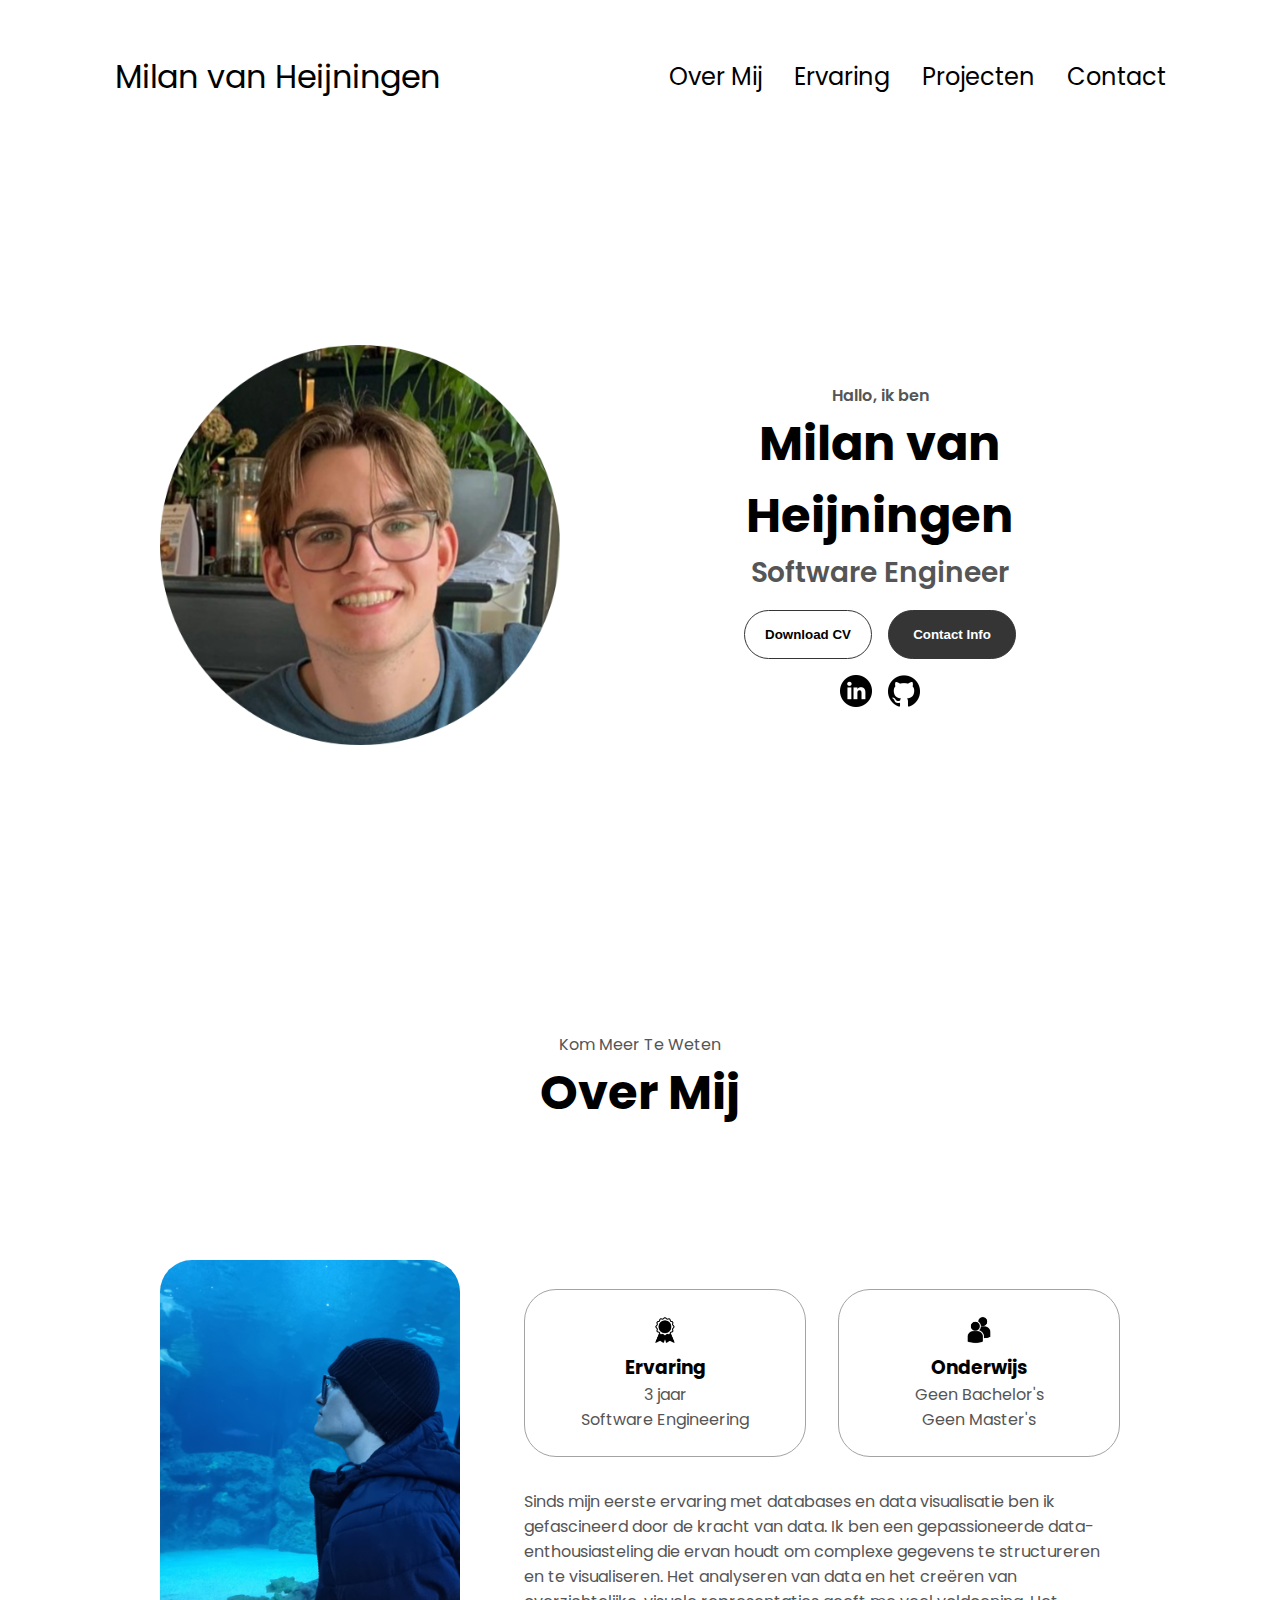
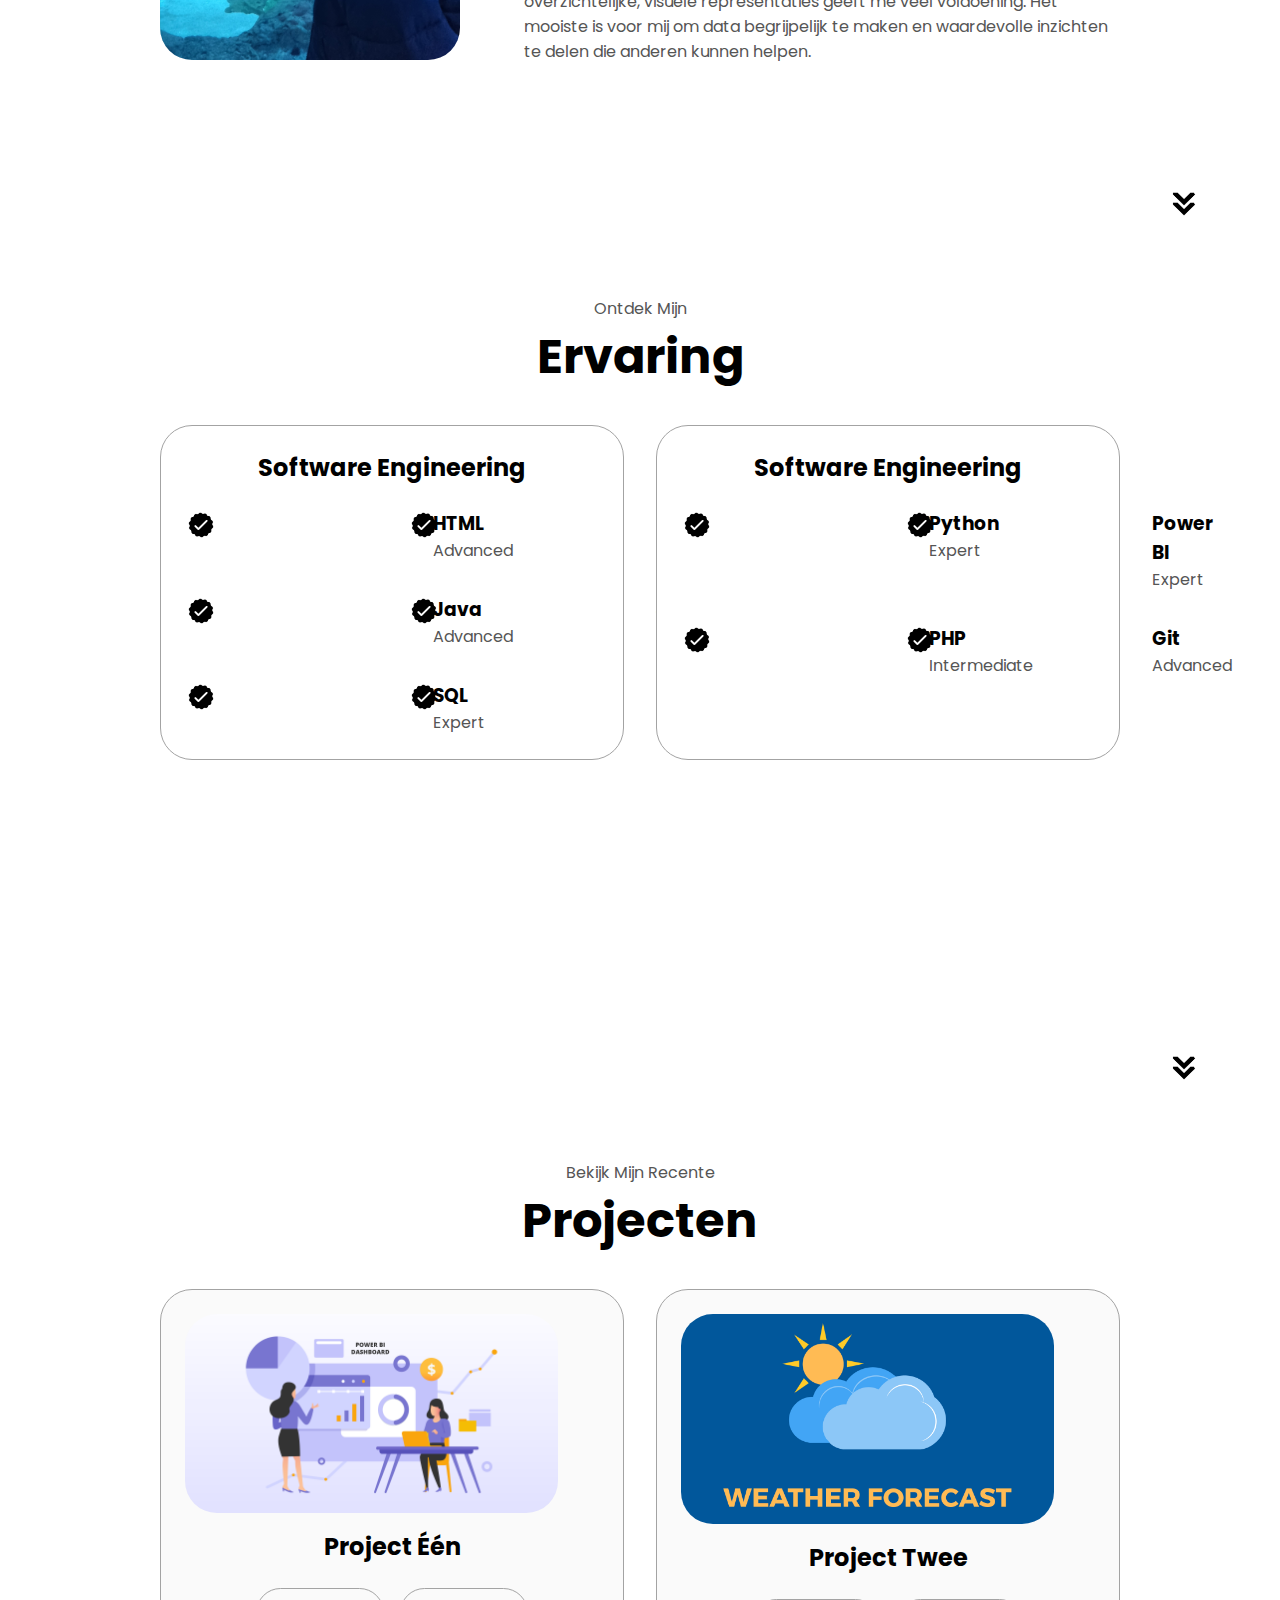
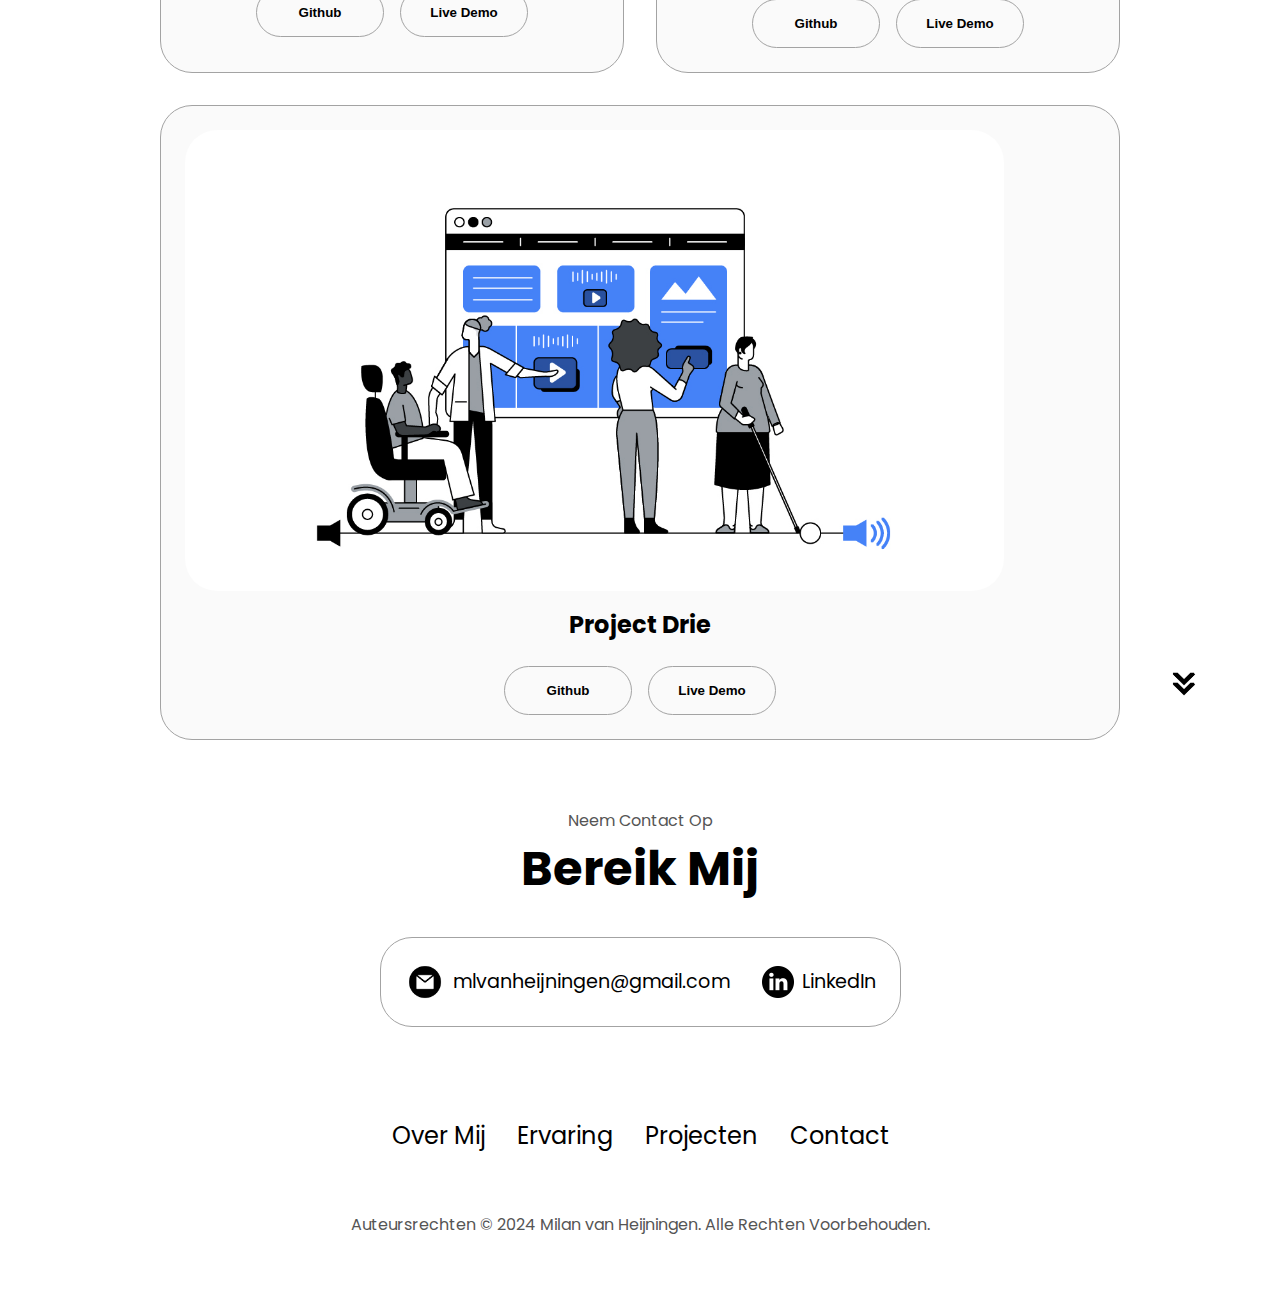
==== index.html @ 7587e8dc "all last fixes" ====
<!DOCTYPE html>
<html lang="en">
  <head>
    <meta charset="UTF-8" />
    <meta http-equiv="X-UA-Compatible" content="IE=edge" />
    <meta name="viewport" content="width=device-width, initial-scale=1.0" />
    <title>Milans Portfolio</title>
    <link rel="stylesheet" href="style.css" />
    <link rel="stylesheet" href="mediaqueries.css" />   
  </head>
  <body>
    <nav id="desktop-nav">
      <div class="logo">Milan van Heijningen</div>
      <div>
        <ul class="nav-links">
          <li><a href="#about">Over Mij</a></li>
          <li><a href="#experience">Ervaring</a></li>
          <li><a href="#projects">Projecten</a></li>
          <li><a href="#contact">Contact</a></li>
        </ul>
      </div>
    </nav>
    <nav id="hamburger-nav">
      <div class="logo">Milan van Heijningen</div>
      <div class="hamburger-menu">
        <div class="hamburger-icon" onclick="toggleMenu()">
          <span></span>
          <span></span>
          <span></span>
        </div>
        <div class="menu-links">
          <li><a href="#about" onclick="toggleMenu()">Over</a></li>
          <li><a href="#experience" onclick="toggleMenu()">Ervaring</a></li>
          <li><a href="#projects" onclick="toggleMenu()">Projecten</a></li>
          <li><a href="#contact" onclick="toggleMenu()">Contact</a></li>
        </div>
      </div>
    </nav>
    <section id="profile">
      <div class="section__pic-container">
        <img src="./assets/croppedpfp2.png" alt="Milan van Heijningen profile picture" />
      </div>
      <div class="section__text">
        <p class="section__text__p1">Hallo, ik ben</p>
        <h1 class="title">Milan van Heijningen</h1>
        <p class="section__text__p2">Software Engineer</p>
        <div class="btn-container">
            <a href="./assets/CV Milan van Heijningen.pdf" download="CV Milan van Heijningen.pdf">
              <button class="btn btn-color-2">
                Download CV
              </button>
            </a>
            <button class="btn btn-color-1" onclick="location.href='./#contact'">
              Contact Info
            </button>
          </div>          
        <div id="socials-container">
          <img
            src="./assets/linkedin.png"
            alt="My LinkedIn profile"
            class="icon"
            onclick="location.href='https://www.linkedin.com/in/milan-van-heijningen-29a630239/'"
          />
          <img
            src="./assets/github.png"
            alt="My Github profile"
            class="icon"
            onclick="location.href='https://github.com/Milanvh1'"
          />
        </div>
      </div>
    </section>
    <section id="about">
      <p class="section__text__p1">Kom Meer Te Weten</p>
      <h1 class="title">Over Mij</h1>
      <div class="section-container">
        <div class="section__pic-container">
          <img
            src="./assets/pfp-1.jpg"
            alt="Profile picture"
            class="about-pic"
          />
        </div>
        <div class="about-details-container">
          <div class="about-containers">
            <div class="details-container">
              <img
                src="./assets/experience.png"
                alt="Experience icon"
                class="icon"
              />
              <h3>Ervaring</h3>
              <p>3 jaar <br />Software Engineering</p>
            </div>
            <div class="details-container">
              <img
                src="./assets/education.png"
                alt="Education icon"
                class="icon"
              />
              <h3>Onderwijs</h3>
              <p>Geen Bachelor's<br />Geen Master's</p>
            </div>
          </div>
          <div class="text-container">
            <p>
              Sinds mijn eerste ervaring met databases en data visualisatie ben ik gefascineerd door de kracht van data. 
              Ik ben een gepassioneerde data-enthousiasteling die ervan houdt om complexe gegevens te structureren en 
              te visualiseren. Het analyseren van data en het creëren van overzichtelijke, visuele representaties geeft 
              me veel voldoening. Het mooiste is voor mij om data begrijpelijk te maken en waardevolle inzichten 
              te delen die anderen kunnen helpen.
            </p>
          </div>
        </div>
      </div>
      <img
        src="./assets/arrow.png"
        alt="Arrow icon"
        class="icon arrow"
        onclick="location.href='./#experience'"
      />
    </section> 

<!-- Soorten expertise in onderwerpen: -->
<!-- 1 (Beginnend) : Beginner -->
<!-- 2 (Tussenliggend) : Intermediate -->
<!-- 3 (Gevorderd) : Advanced -->
<!-- 4 (Expert) : Expert -->
<!-- 5 (Ervaren) : Experienced -->    

    <section id="experience">
      <p class="section__text__p1">Ontdek Mijn</p>
      <h1 class="title">Ervaring</h1>
      <div class="experience-details-container">
        <div class="about-containers">
          <div class="details-container">
            <h2 class="experience-sub-title">Software Engineering</h2>
            <div class="article-container">
              <article>
                <img
                  src="./assets/checkmark.png"
                  alt="Experience icon"
                  class="icon"
                />
                <div>
                  <h3 class="experience">HTML</h3>
                  <p class="experience">Advanced</p>
                </div>
              </article>
              <article>
                <img
                  src="./assets/checkmark.png"
                  alt="Experience icon"
                  class="icon"
                />
                <div>
                  <h3 class="experience">CSS</h3>
                  <p class="experience">Advanced</p>
                </div>
              </article>
              <article>
                <img
                  src="./assets/checkmark.png"
                  alt="Experience icon"
                  class="icon"
                />
                <div>
                  <h3 class="experience">Java</h3>
                  <p class="experience">Advanced</p>
                </div>
              </article>
              <article>
                <img
                  src="./assets/checkmark.png"
                  alt="Experience icon"
                  class="icon"
                />
                <div>
                  <h3 class="experience">JavaScript</h3>
                  <p class="experience">Advanced</p>
                </div>
              </article>
              <article>
                <img
                  src="./assets/checkmark.png"
                  alt="Experience icon"
                  class="icon"
                />
                <div>
                  <h3 class="experience">SQL</h3>
                  <p class="experience">Expert</p>
                </div>
              </article>
              <article>
                <img
                  src="./assets/checkmark.png"
                  alt="Experience icon"
                  class="icon"
                />
                <div>
                  <h3 class="experience">C#</h3>
                  <p class="experience">Intermediate</p>
                </div>
              </article>
            </div>
          </div>
          <div class="details-container">
            <h2 class="experience-sub-title">Software Engineering</h2>
            <div class="article-container">
              <article>
                <img
                  src="./assets/checkmark.png"
                  alt="Experience icon"
                  class="icon"
                />
                <div>
                  <h3 class="experience" >Python</h3>
                  <p class="experience">Expert</p>
                </div>
              </article>
              <article>
                <img
                  src="./assets/checkmark.png"
                  alt="Experience icon"
                  class="icon"
                />
                <div>
                  <h3 class="experience">Power BI</h3>
                  <p class="experience">Expert</p>
                </div>
              </article>
              <article>
                <img
                  src="./assets/checkmark.png"
                  alt="Experience icon"
                  class="icon"
                />
                <div>
                  <h3 class="experience">PHP</h3>
                  <p class="experience">Intermediate</p>
                </div>
              </article>
              <article>
                <img
                  src="./assets/checkmark.png"
                  alt="Experience icon"
                  class="icon"
                />
                <div>
                  <h3 class="experience">Git</h3>
                  <p class="experience">Advanced</p>
                </div>
              </article>
            </div>
          </div>
        </div>
      </div>
      <img
        src="./assets/arrow.png"
        alt="Arrow icon"
        class="icon arrow"
        onclick="location.href='./#projects'"
      />
    </section>
    <section id="projects">
      <p class="section__text__p1">Bekijk Mijn Recente</p>
      <h1 class="title">Projecten</h1>
      <div class="experience-details-container">
        <div class="about-containers">
          <div class="details-container color-container">
            <div class="article-container">
              <img
                src="./assets/PowerBI_Website.png"
                alt="Project 1"
                class="project-img"
              />
            </div>
            <h2 class="experience-sub-title project-title">Project Één</h2>
            <div class="btn-container">
              <button
                class="btn btn-color-2 project-btn"
                onclick="location.href='https://github.com/VoidMasterFinal/DEDS_Project'"
              >
                Github
              </button>
              <button
                class="btn btn-color-2 project-btn"
                onclick="location.href='./videos/Project-1-video.mp4'"
              >
                Live Demo
              </button>
            </div>
          </div>
          <div class="details-container color-container">
            <div class="article-container">
              <img
                src="./assets/weather-forecast.png"
                alt="Project 2"
                class="project-img"
              />
            </div>
            <h2 class="experience-sub-title project-title">Project Twee</h2>
            <div class="btn-container">
              <button
                class="btn btn-color-2 project-btn"
                onclick="location.href='https://github.com/Milanvh1/WeatherForecast'"
              >
                Github
              </button>
              <button
                class="btn btn-color-2 project-btn"
                onclick="alert('Deze video is niet beschikbaar');"
              >
                Live Demo
              </button>
            </div>
          </div>
          <div class="details-container color-container">
            <div class="article-container">
              <img
                src="./assets/accessibility3.png"
                alt="Project 3"
                class="project-img"
              />
            </div>
            <h2 class="experience-sub-title project-title">Project Drie</h2>
            <div class="btn-container">
              <button
                class="btn btn-color-2 project-btn"
                onclick="location.href='https://github.com/Leinadon/WDPR_H_2024'"
              >
                Github
              </button>
              <button
                class="btn btn-color-2 project-btn"
                onclick="alert('Deze video is niet beschikbaar');"
              >
                Live Demo
              </button>
            </div>
          </div>
        </div>
      </div>
      <img
        src="./assets/arrow.png"
        alt="Arrow icon"
        class="icon arrow"
        onclick="location.href='./#contact'"
      />
    </section>    
    <section id="contact">
      <p class="section__text__p1">Neem Contact Op</p>
      <h1 class="title">Bereik Mij</h1>
      <div class="contact-info-upper-container">
        <div class="contact-info-container">
            <img
              src="./assets/email.png"
              alt="Email icon"
              class="icon contact-icon email-icon"
            />
            <p><a href="mailto:mlvanheijningen@gmail.com">mlvanheijningen@gmail.com</a></p>
          </div>          
        <div class="contact-info-container">
          <img
            src="./assets/linkedin.png"
            alt="LinkedIn icon"
            class="icon contact-icon"
          />
          <p><a href="https://www.linkedin.com/in/milan-van-heijningen-29a630239/">LinkedIn</a></p>
        </div>
      </div>
    </section>
    <footer>
      <nav>
        <div class="nav-links-container">
          <ul class="nav-links">
            <li><a href="#about">Over Mij</a></li>
            <li><a href="#experience">Ervaring</a></li>
            <li><a href="#projects">Projecten</a></li>
            <li><a href="#contact">Contact</a></li>
          </ul>
        </div>
      </nav>
      <p>Auteursrechten &#169; 2024 Milan van Heijningen. Alle Rechten Voorbehouden.</p>
    </footer>
    <script src="script.js"></script>
  </body>
</html>
---- style.css ----
/* GENERAL */

@import url("https://fonts.googleapis.com/css2?family=Poppins:wght@300;400;500;600&display=swap");

* {
  margin: 0;
  padding: 0;
}

body {
  font-family: "Poppins", sans-serif;
}

html {
  scroll-behavior: smooth;
}

p {
  color: rgb(85, 85, 85);
}

/* TRANSITION */

a,
.btn {
  transition: all 300ms ease;
}

/* DESKTOP NAV */

nav,
.nav-links {
  display: flex;
}

nav {
  justify-content: space-around;
  align-items: center;
  height: 17vh;
}

.nav-links {
  gap: 2rem;
  list-style: none;
  font-size: 1.5rem;
}

a {
  color: black;
  text-decoration: none;
  text-decoration-color: white;
}

a:hover {
  color: grey;
  text-decoration: underline;
  text-underline-offset: 1rem;
  text-decoration-color: rgb(181, 181, 181);
}

.logo {
  font-size: 2rem;
}

.logo:hover {
  cursor: default;
}

/* HAMBURGER MENU */

#hamburger-nav {
  display: none;
}

.hamburger-menu {
  position: relative;
  display: inline-block;
}

.hamburger-icon {
  display: flex;
  flex-direction: column;
  justify-content: space-between;
  height: 24px;
  width: 30px;
  cursor: pointer;
}

.hamburger-icon span {
  width: 100%;
  height: 2px;
  background-color: black;
  transition: all 0.3 ease-in-out;
}

.menu-links {
  position: absolute;
  top: 100%;
  right: 0;
  background-color: white;
  width: fit-content;
  max-height: 0;
  overflow: hidden;
  transition: all 0.3 ease-in-out;
}

.menu-links a {
  display: block;
  padding: 10px;
  text-align: center;
  font-size: 1.5rem;
  color: black;
  text-decoration: none;
  transition: all 0.3 ease-in-out;
}

.menu-links li {
  list-style: none;
}

.menu-links.open {
  max-height: 300px;
}

.hamburger-icon.open span:first-child {
  transform: rotate(45deg) translate(10px, 5px);
}

.hamburger-icon.open span:nth-child(2) {
  opacity: 0;
}

.hamburger-icon.open span:last-child {
  transform: rotate(-45deg) translate(10px, -5px);
}

.hamburger-icon span:first-child {
  transform: none;
}

.hamburger-icon span:first-child {
  opacity: 1;
}

.hamburger-icon span:first-child {
  transform: none;
}

/* SECTIONS */

section {
  padding-top: 4vh;
  height: 96vh;
  margin: 0 10rem;
  box-sizing: border-box;
  min-height: fit-content;
}

.section-container {
  display: flex;
}

/* PROFILE SECTION */

#profile {
  display: flex;
  justify-content: center;
  gap: 5rem;
  height: 80vh;
}

.section__pic-container {
  display: flex;
  height: 400px;
  width: 400px;
  margin: auto 0;
}

.section__text {
  align-self: center;
  text-align: center;
}

.section__text p {
  font-weight: 600;
}

.section__text__p1 {
  text-align: center;
}

.section__text__p2 {
  font-size: 1.75rem;
  margin-bottom: 1rem;
}

.title {
  font-size: 3rem;
  text-align: center;
}

#socials-container {
  display: flex;
  justify-content: center;
  margin-top: 1rem;
  gap: 1rem;
}

/* ICONS */

.icon {
  cursor: pointer;
  height: 2rem;
}

/* BUTTONS */

.btn-container {
  display: flex;
  justify-content: center;
  gap: 1rem;
}

.btn {
  font-weight: 600;
  transition: all 300ms ease;
  padding: 1rem;
  width: 8rem;
  border-radius: 2rem;
}

.btn-color-1,
.btn-color-2 {
  border: rgb(53, 53, 53) 0.1rem solid;
}

.btn-color-1:hover,
.btn-color-2:hover {
  cursor: pointer;
}

.btn-color-1,
.btn-color-2:hover {
  background: rgb(53, 53, 53);
  color: white;
}

.btn-color-1:hover {
  background: rgb(0, 0, 0);
}

.btn-color-2 {
  background: none;
}

.btn-color-2:hover {
  border: rgb(255, 255, 255) 0.1rem solid;
}

.btn-container {
  gap: 1rem;
}

/* ABOUT SECTION */

#about {
  position: relative;
}

.about-containers {
  gap: 2rem;
  margin-bottom: 2rem;
  margin-top: 2rem;
}

.about-details-container {
  justify-content: center;
  flex-direction: column;
}

.about-containers,
.about-details-container {
  display: flex;
}

.about-pic {
  border-radius: 2rem;
}

.arrow {
  position: absolute;
  right: -5rem;
  bottom: 2.5rem;
}

.details-container {
  padding: 1.5rem;
  flex: 1;
  background: white;
  border-radius: 2rem;
  border: rgb(53, 53, 53) 0.1rem solid;
  border-color: rgb(163, 163, 163);
  text-align: center;
}

.section-container {
  gap: 4rem;
  height: 80%;
}

.section__pic-container {
  height: 400px;
  width: 400px;
  margin: auto 0;
}

/* EXPERIENCE SECTION */

/* EXPERIENCE SECTION */

#experience {
  position: relative;
}

.experience-item {
  display: flex;
  align-items: center;
  margin-bottom: 10px;
  width: 100%; /* Ensure each item takes full width */
}

.experience-item .icon {
  margin-right: 10px;
  flex-shrink: 0; /* Prevent the icon from shrinking */
}

.experience-item div {
  display: flex;
  flex-direction: column;
  flex-grow: 1; /* Allow the text container to grow */
}

.article-container {
  display: flex;
  flex-wrap: wrap;
  gap: 2rem; /* Space between articles */
  justify-content: flex-start; /* Align articles to the start */
}

article {
  display: flex;
  align-items: flex-start; /* Align the icon and text to the top */
  width: calc(50% - 1rem); /* Ensure two items per row */
  gap: 1rem; /* Space between the icon and the text */
}

article .icon {
  width: 2rem; /* Set a fixed width for the icons */
  height: 2rem; /* Ensure icons are uniform in size */
  object-fit: contain; /* Ensure icons maintain aspect ratio */
}

article div {
  display: flex;
  flex-direction: column; /* Stack h3 and p vertically */
  align-items: flex-start; /* Align the content (h3 and p) to the left */
  margin-left: 100px; 
}

h3.experience,
p.experience {
  margin: 0; /* Remove extra spacing from text elements */
  text-align: left;
  margin-left: 100px; 
}

h2.experience-sub-title {
  margin-bottom: 1.5rem; /* Space below the h2 */
}

/* PROJECTS SECTION */

#projects {
  position: relative;
}

.color-container {
  border-color: rgb(163, 163, 163);
  background: rgb(250, 250, 250);
}

.project-img {
  border-radius: 2rem;
  width: 90%;
  height: 90%;
}

.project-title {
  margin: 1rem;
  color: black;
}

.project-btn {
  color: black;
  border-color: rgb(163, 163, 163);
}

/* CONTACT */

#contact {
  display: flex;
  justify-content: center;
  flex-direction: column;
  height: 70vh;
}

.contact-info-upper-container {
  display: flex;
  justify-content: center;
  border-radius: 2rem;
  border: rgb(53, 53, 53) 0.1rem solid;
  border-color: rgb(163, 163, 163);
  background: (250, 250, 250);
  margin: 2rem auto;
  padding: 0.5rem;
}

.contact-info-container {
  display: flex;
  align-items: center;
  justify-content: center;
  gap: 0.5rem;
  margin: 1rem;
}

.contact-info-container p {
  font-size: larger;
}

.contact-icon {
  cursor: default;
}

.email-icon {
  height: 2.5rem;
}

/* FOOTER SECTION */

footer {
  height: 26vh;
  margin: 0 1rem;
}

footer p {
  text-align: center;
}
---- mediaqueries.css ----
@media screen and (max-width: 1400px) {
  #profile {
    height: 83vh;
    margin-bottom: 6rem;
  }
  .about-containers {
    flex-wrap: wrap;
  }
  #contact,
  #projects {
    height: fit-content;
  }
}

@media screen and (max-width: 1200px) {
  #desktop-nav {
    display: none;
  }
  #hamburger-nav {
    display: flex;
  }
  #experience,
  .experience-details-container {
    margin-top: 2rem;
  }
  #profile,
  .section-container {
    display: block;
  }
  .arrow {
    display: none;
  }
  section,
  .section-container {
    height: fit-content;
  }
  section {
    margin: 0 5%;
  }
  .section__pic-container {
    width: 275px;
    height: 275px;
    margin: 0 auto 2rem;
  }
  .about-containers {
    margin-top: 0;
  }
}

@media screen and (max-width: 600px) {
  #contact,
  footer {
    height: 40vh;
  }
  #profile {
    height: 83vh;
    margin-bottom: 0;
  }
  article {
    font-size: 1rem;
  }
  footer nav {
    height: fit-content;
    margin-bottom: 2rem;
  }
  .about-containers,
  .contact-info-upper-container,
  .btn-container {
    flex-wrap: wrap;
  }
  .contact-info-container {
    margin: 0;
  }
  .contact-info-container p,
  .nav-links li a {
    font-size: 1rem;
  }
  .experience-sub-title {
    font-size: 1.25rem;
  }
  .logo {
    font-size: 1.5rem;
  }
  .nav-links {
    flex-direction: column;
    gap: 0.5rem;
    text-align: center;
  }
  .section__pic-container {
    width: auto;
    height: 46vw;
    justify-content: center;
  }
  .section__text__p2 {
    font-size: 1.25rem;
  }
  .title {
    font-size: 2rem;
  }
  .text-container {
    text-align: justify;
  }
}
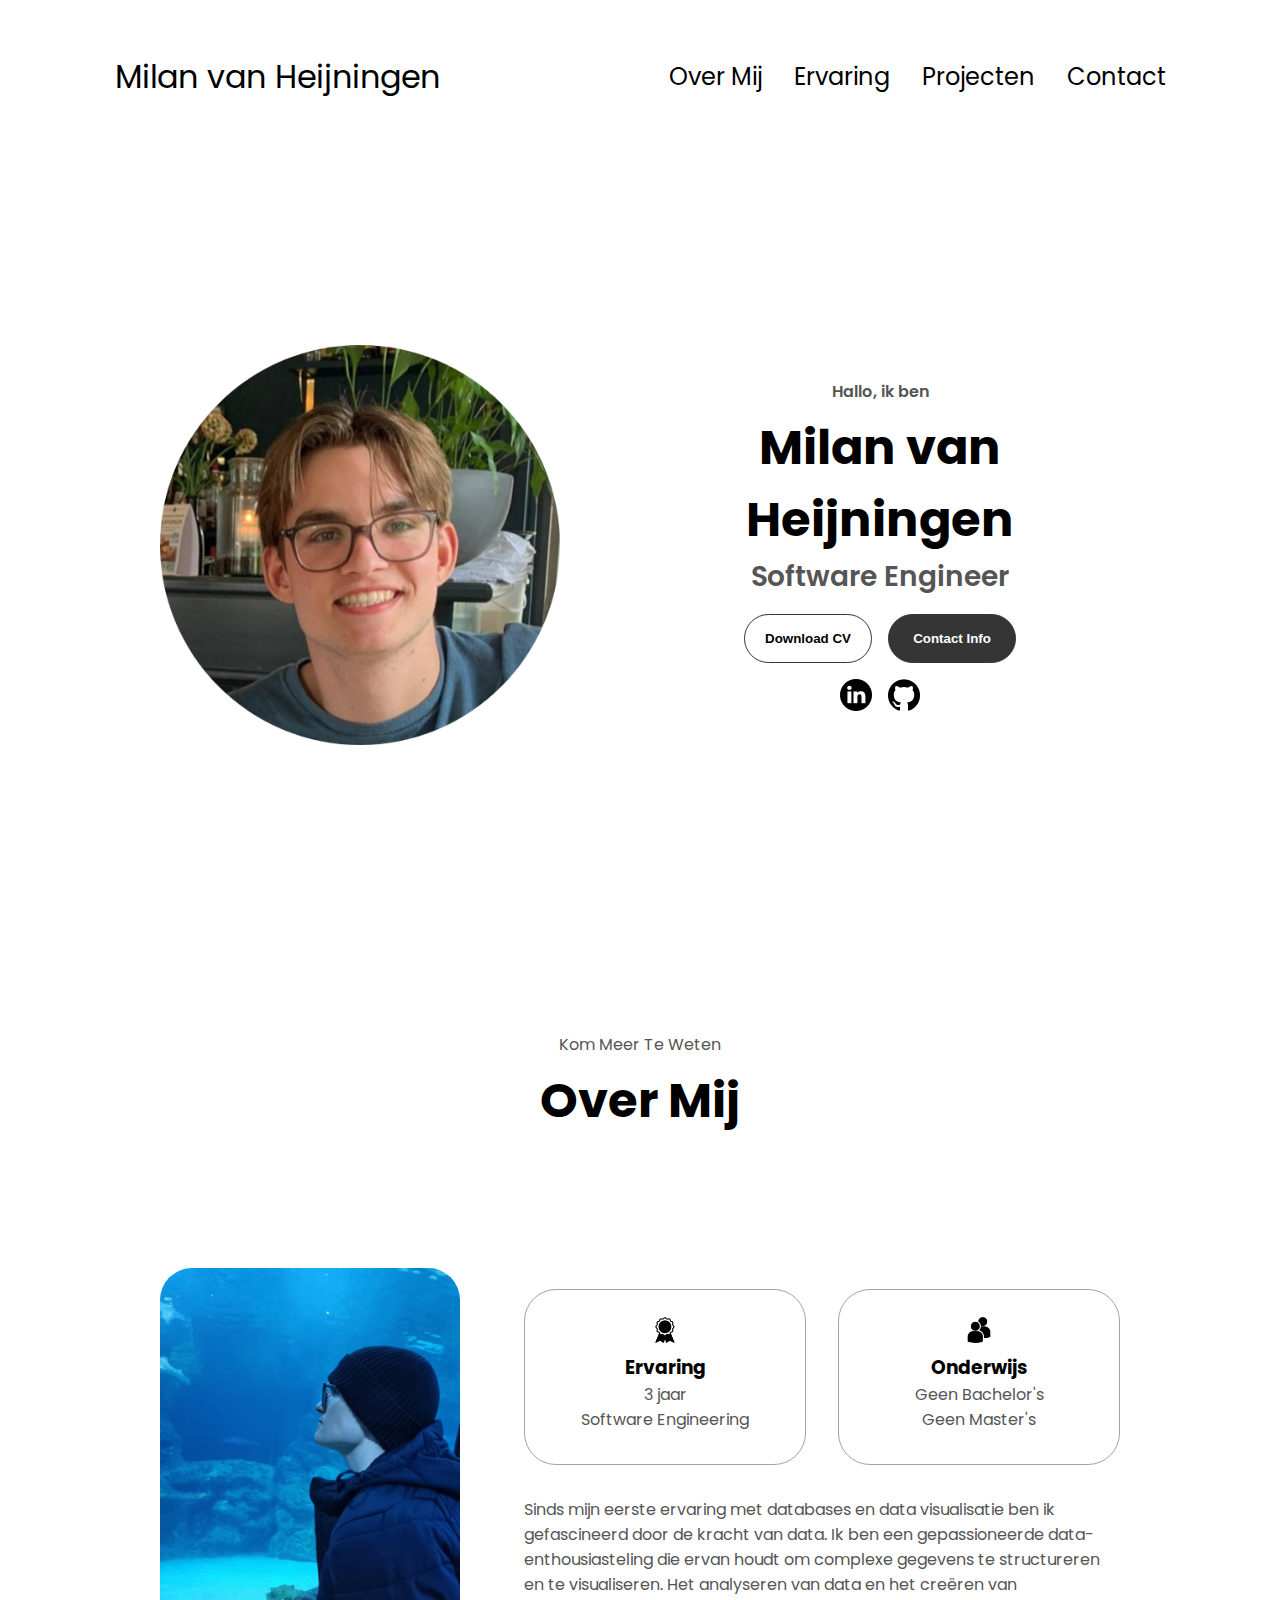
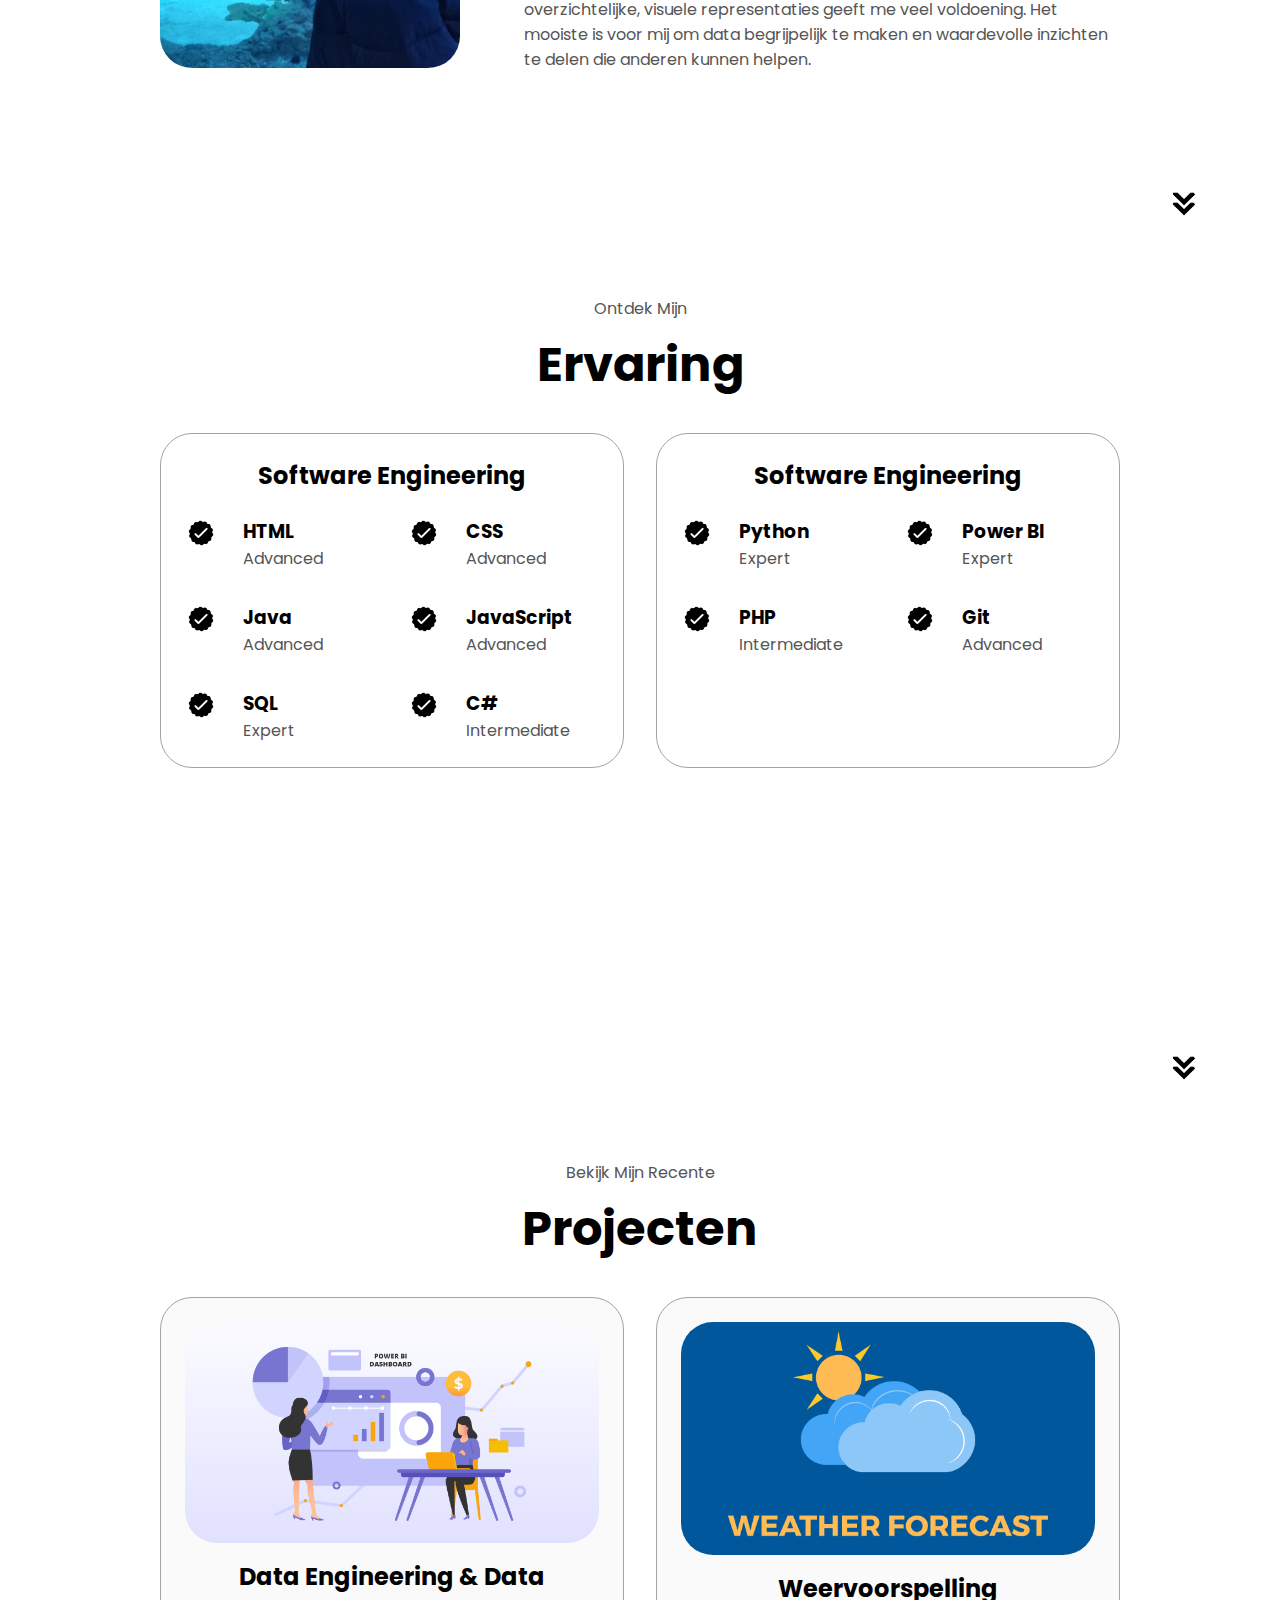
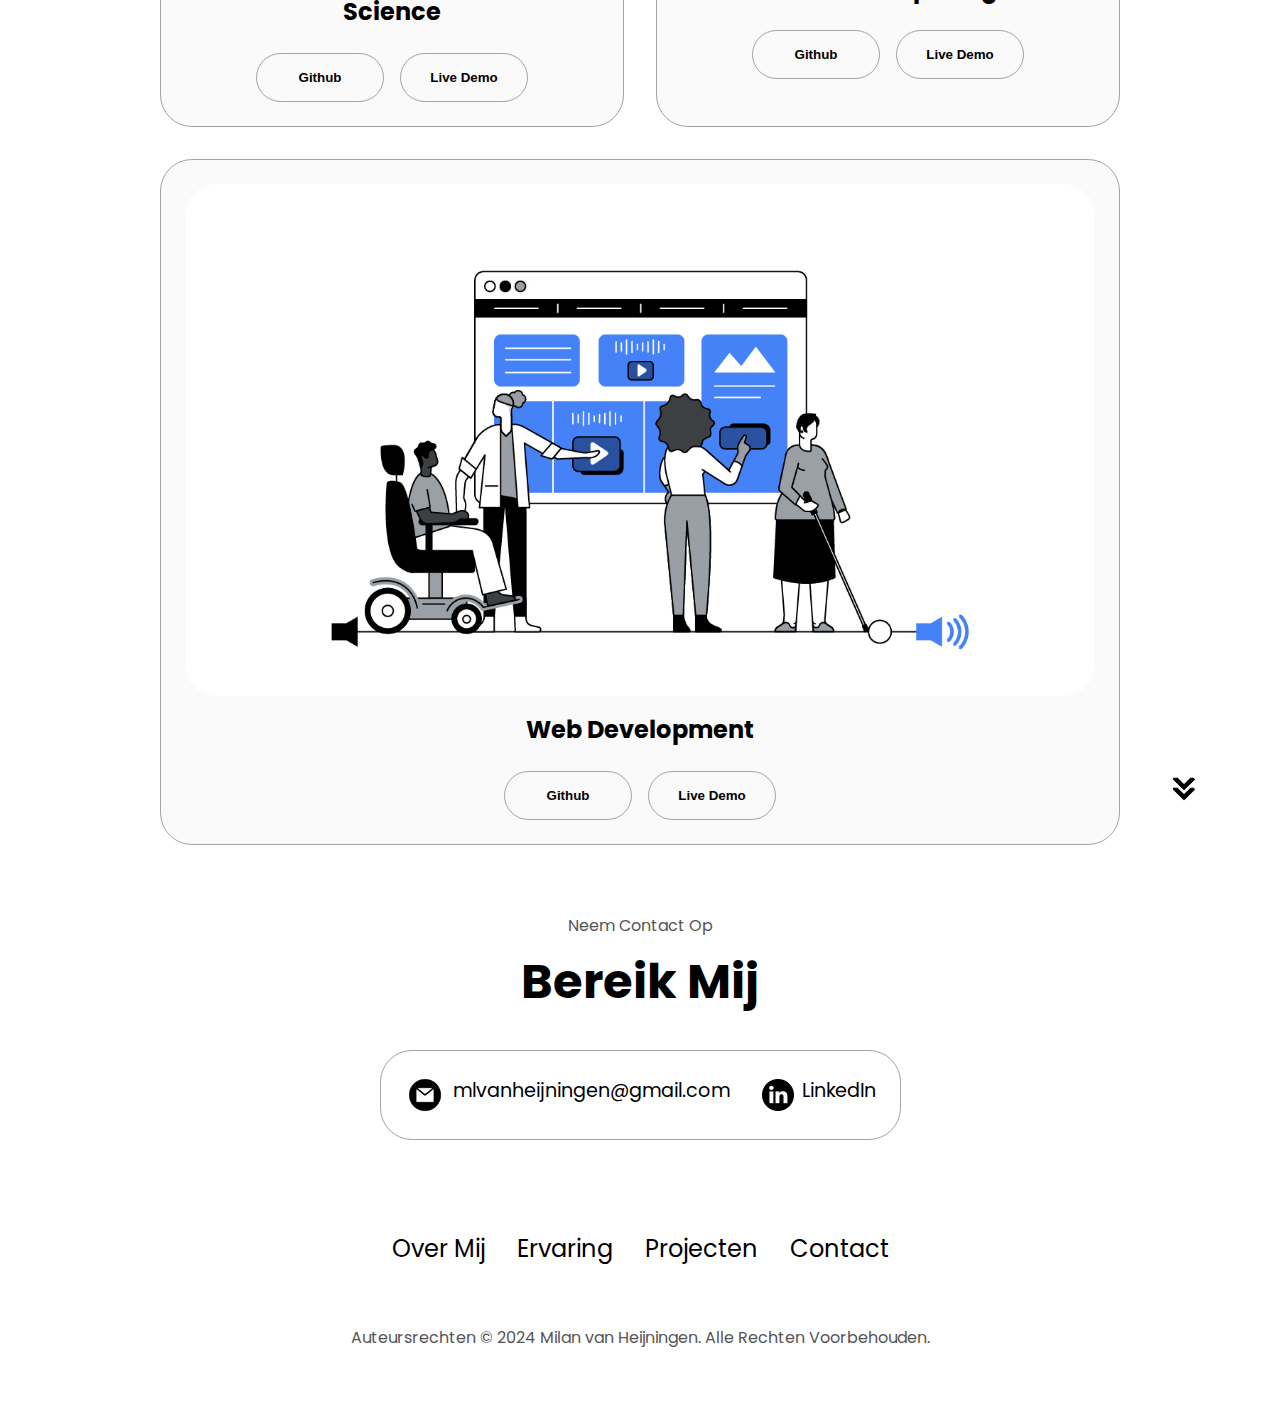
==== commit 0ee0a149: "Titels aan projecten gegeven en afbeeldingen gecentreerd" ====
--- a/index.html
+++ b/index.html
@@ -143,63 +143,63 @@
                   class="icon"
                 />
                 <div>
-                  <h3 class="experience">HTML</h3>
-                  <p class="experience">Advanced</p>
-                </div>
-              </article>
-              <article>
-                <img
-                  src="./assets/checkmark.png"
-                  alt="Experience icon"
-                  class="icon"
-                />
-                <div>
-                  <h3 class="experience">CSS</h3>
-                  <p class="experience">Advanced</p>
-                </div>
-              </article>
-              <article>
-                <img
-                  src="./assets/checkmark.png"
-                  alt="Experience icon"
-                  class="icon"
-                />
-                <div>
-                  <h3 class="experience">Java</h3>
-                  <p class="experience">Advanced</p>
-                </div>
-              </article>
-              <article>
-                <img
-                  src="./assets/checkmark.png"
-                  alt="Experience icon"
-                  class="icon"
-                />
-                <div>
-                  <h3 class="experience">JavaScript</h3>
-                  <p class="experience">Advanced</p>
-                </div>
-              </article>
-              <article>
-                <img
-                  src="./assets/checkmark.png"
-                  alt="Experience icon"
-                  class="icon"
-                />
-                <div>
-                  <h3 class="experience">SQL</h3>
-                  <p class="experience">Expert</p>
-                </div>
-              </article>
-              <article>
-                <img
-                  src="./assets/checkmark.png"
-                  alt="Experience icon"
-                  class="icon"
-                />
-                <div>
-                  <h3 class="experience">C#</h3>
-                  <p class="experience">Intermediate</p>
+                  <h3 class="experience-item">HTML</h3>
+                  <p class="experience-item">Advanced</p>
+                </div>
+              </article>
+              <article>
+                <img
+                  src="./assets/checkmark.png"
+                  alt="Experience icon"
+                  class="icon"
+                />
+                <div>
+                  <h3 class="experience-item">CSS</h3>
+                  <p class="experience-item">Advanced</p>
+                </div>
+              </article>
+              <article>
+                <img
+                  src="./assets/checkmark.png"
+                  alt="Experience icon"
+                  class="icon"
+                />
+                <div>
+                  <h3 class="experience-item">Java</h3>
+                  <p class="experience-item">Advanced</p>
+                </div>
+              </article>
+              <article>
+                <img
+                  src="./assets/checkmark.png"
+                  alt="Experience icon"
+                  class="icon"
+                />
+                <div>
+                  <h3 class="experience-item">JavaScript</h3>
+                  <p class="experience-item">Advanced</p>
+                </div>
+              </article>
+              <article>
+                <img
+                  src="./assets/checkmark.png"
+                  alt="Experience icon"
+                  class="icon"
+                />
+                <div>
+                  <h3 class="experience-item">SQL</h3>
+                  <p class="experience-item">Expert</p>
+                </div>
+              </article>
+              <article>
+                <img
+                  src="./assets/checkmark.png"
+                  alt="Experience icon"
+                  class="icon"
+                />
+                <div>
+                  <h3 class="experience-item">C#</h3>
+                  <p class="experience-item">Intermediate</p>
                 </div>
               </article>
             </div>
@@ -214,41 +214,41 @@
                   class="icon"
                 />
                 <div>
-                  <h3 class="experience" >Python</h3>
-                  <p class="experience">Expert</p>
-                </div>
-              </article>
-              <article>
-                <img
-                  src="./assets/checkmark.png"
-                  alt="Experience icon"
-                  class="icon"
-                />
-                <div>
-                  <h3 class="experience">Power BI</h3>
-                  <p class="experience">Expert</p>
-                </div>
-              </article>
-              <article>
-                <img
-                  src="./assets/checkmark.png"
-                  alt="Experience icon"
-                  class="icon"
-                />
-                <div>
-                  <h3 class="experience">PHP</h3>
-                  <p class="experience">Intermediate</p>
-                </div>
-              </article>
-              <article>
-                <img
-                  src="./assets/checkmark.png"
-                  alt="Experience icon"
-                  class="icon"
-                />
-                <div>
-                  <h3 class="experience">Git</h3>
-                  <p class="experience">Advanced</p>
+                  <h3 class="experience-item" >Python</h3>
+                  <p class="experience-item">Expert</p>
+                </div>
+              </article>
+              <article>
+                <img
+                  src="./assets/checkmark.png"
+                  alt="Experience icon"
+                  class="icon"
+                />
+                <div>
+                  <h3 class="experience-item">Power BI</h3>
+                  <p class="experience-item">Expert</p>
+                </div>
+              </article>
+              <article>
+                <img
+                  src="./assets/checkmark.png"
+                  alt="Experience icon"
+                  class="icon"
+                />
+                <div>
+                  <h3 class="experience-item">PHP</h3>
+                  <p class="experience-item">Intermediate</p>
+                </div>
+              </article>
+              <article>
+                <img
+                  src="./assets/checkmark.png"
+                  alt="Experience icon"
+                  class="icon"
+                />
+                <div>
+                  <h3 class="experience-item">Git</h3>
+                  <p class="experience-item">Advanced</p>
                 </div>
               </article>
             </div>
@@ -275,7 +275,7 @@
                 class="project-img"
               />
             </div>
-            <h2 class="experience-sub-title project-title">Project Één</h2>
+            <h2 class="experience-sub-title project-title">Data Engineering & Data Science</h2>
             <div class="btn-container">
               <button
                 class="btn btn-color-2 project-btn"
@@ -299,7 +299,7 @@
                 class="project-img"
               />
             </div>
-            <h2 class="experience-sub-title project-title">Project Twee</h2>
+            <h2 class="experience-sub-title project-title">Weervoorspelling</h2>
             <div class="btn-container">
               <button
                 class="btn btn-color-2 project-btn"
@@ -323,7 +323,7 @@
                 class="project-img"
               />
             </div>
-            <h2 class="experience-sub-title project-title">Project Drie</h2>
+            <h2 class="experience-sub-title project-title">Web Development</h2>
             <div class="btn-container">
               <button
                 class="btn btn-color-2 project-btn"
--- a/style.css
+++ b/style.css
@@ -316,8 +316,6 @@
 
 /* EXPERIENCE SECTION */
 
-/* EXPERIENCE SECTION */
-
 #experience {
   position: relative;
 }
@@ -344,7 +342,8 @@
   display: flex;
   flex-wrap: wrap;
   gap: 2rem; /* Space between articles */
-  justify-content: flex-start; /* Align articles to the start */
+  justify-content: center; /* Centers content horizontally */
+  align-items: center; /* Centers content vertically if the container has a height */
 }
 
 article {
@@ -364,14 +363,17 @@
   display: flex;
   flex-direction: column; /* Stack h3 and p vertically */
   align-items: flex-start; /* Align the content (h3 and p) to the left */
-  margin-left: 100px; 
-}
-
-h3.experience,
-p.experience {
+  margin-left: 10px; 
+}
+
+h3.experience-item,
+p.experience-item {
   margin: 0; /* Remove extra spacing from text elements */
   text-align: left;
-  margin-left: 100px; 
+}
+
+p {
+  margin-bottom: 0.5rem;
 }
 
 h2.experience-sub-title {
@@ -391,8 +393,9 @@
 
 .project-img {
   border-radius: 2rem;
-  width: 90%;
-  height: 90%;
+  max-width: 100%; /* Ensures the image doesn't overflow */
+  max-height: 100%; /* Ensures the image doesn't overflow */
+  object-fit: contain; /* Maintains aspect ratio without distortion */
 }
 
 .project-title {
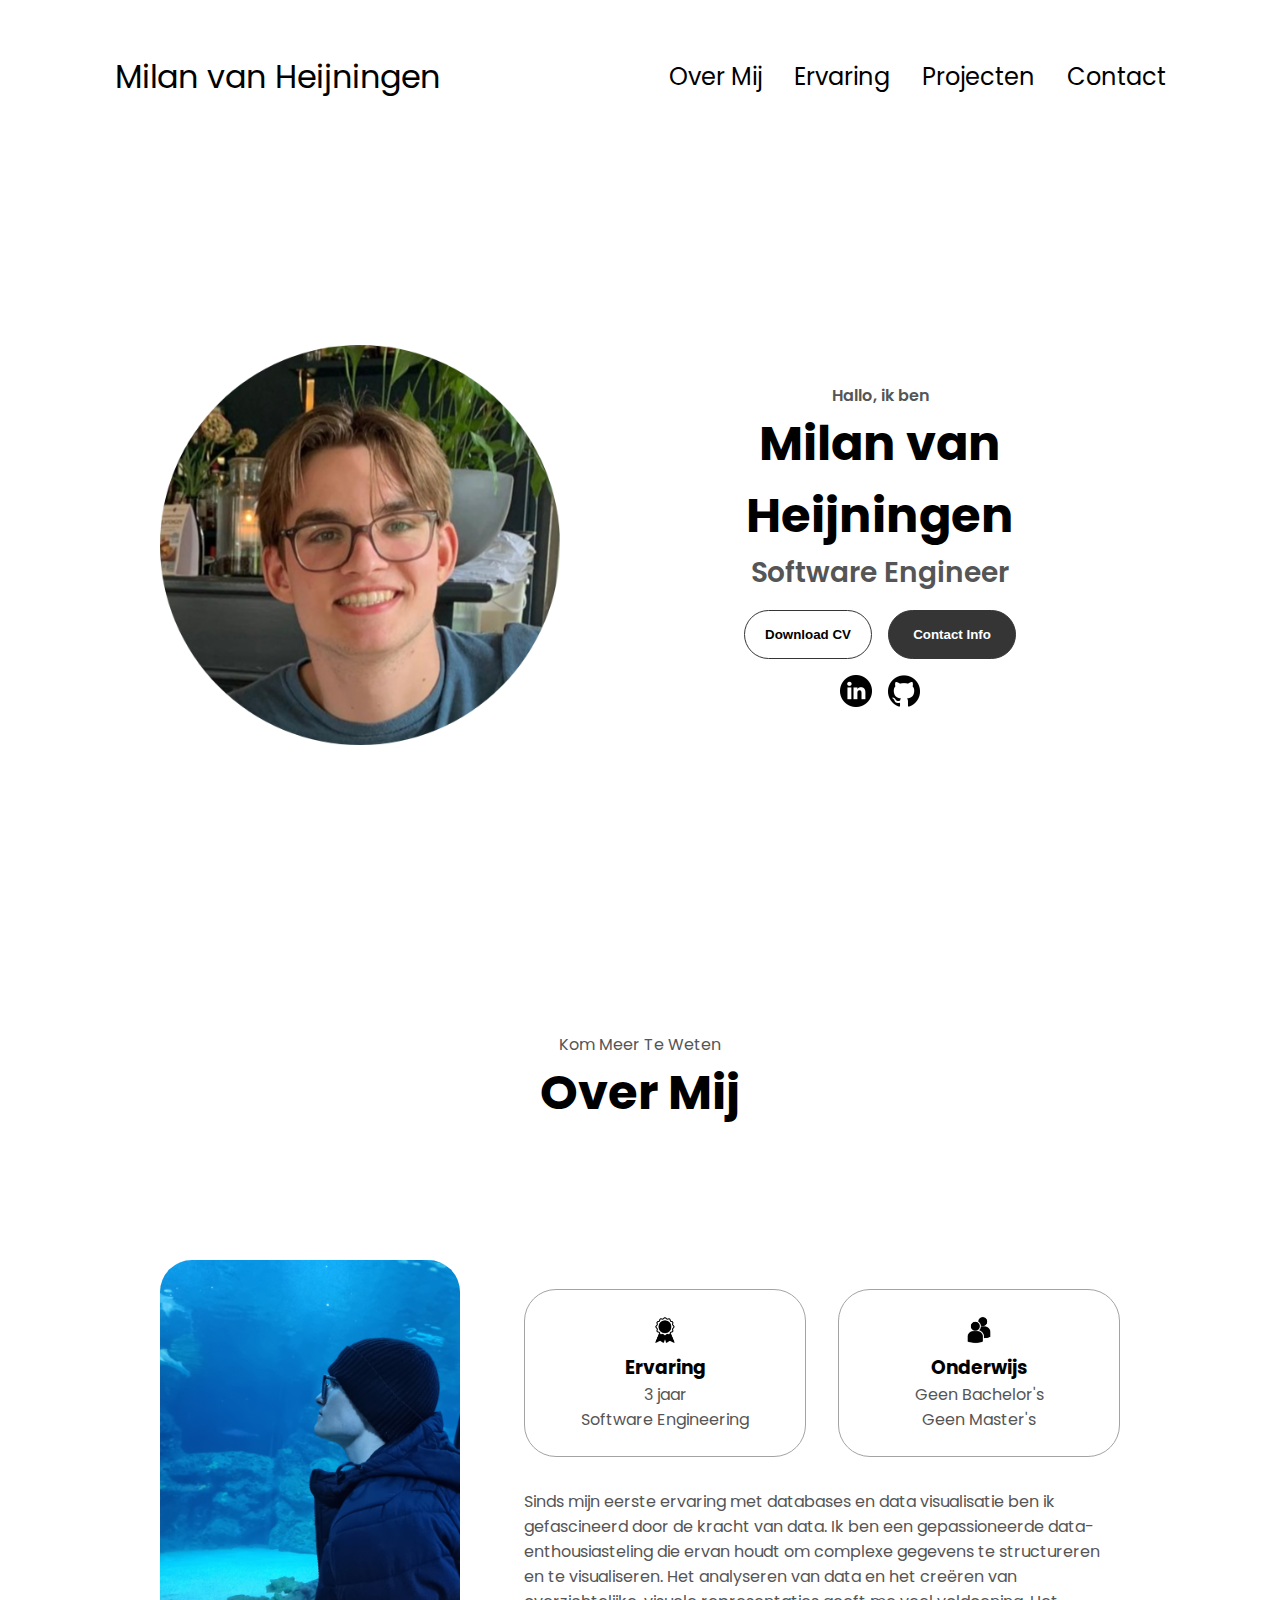
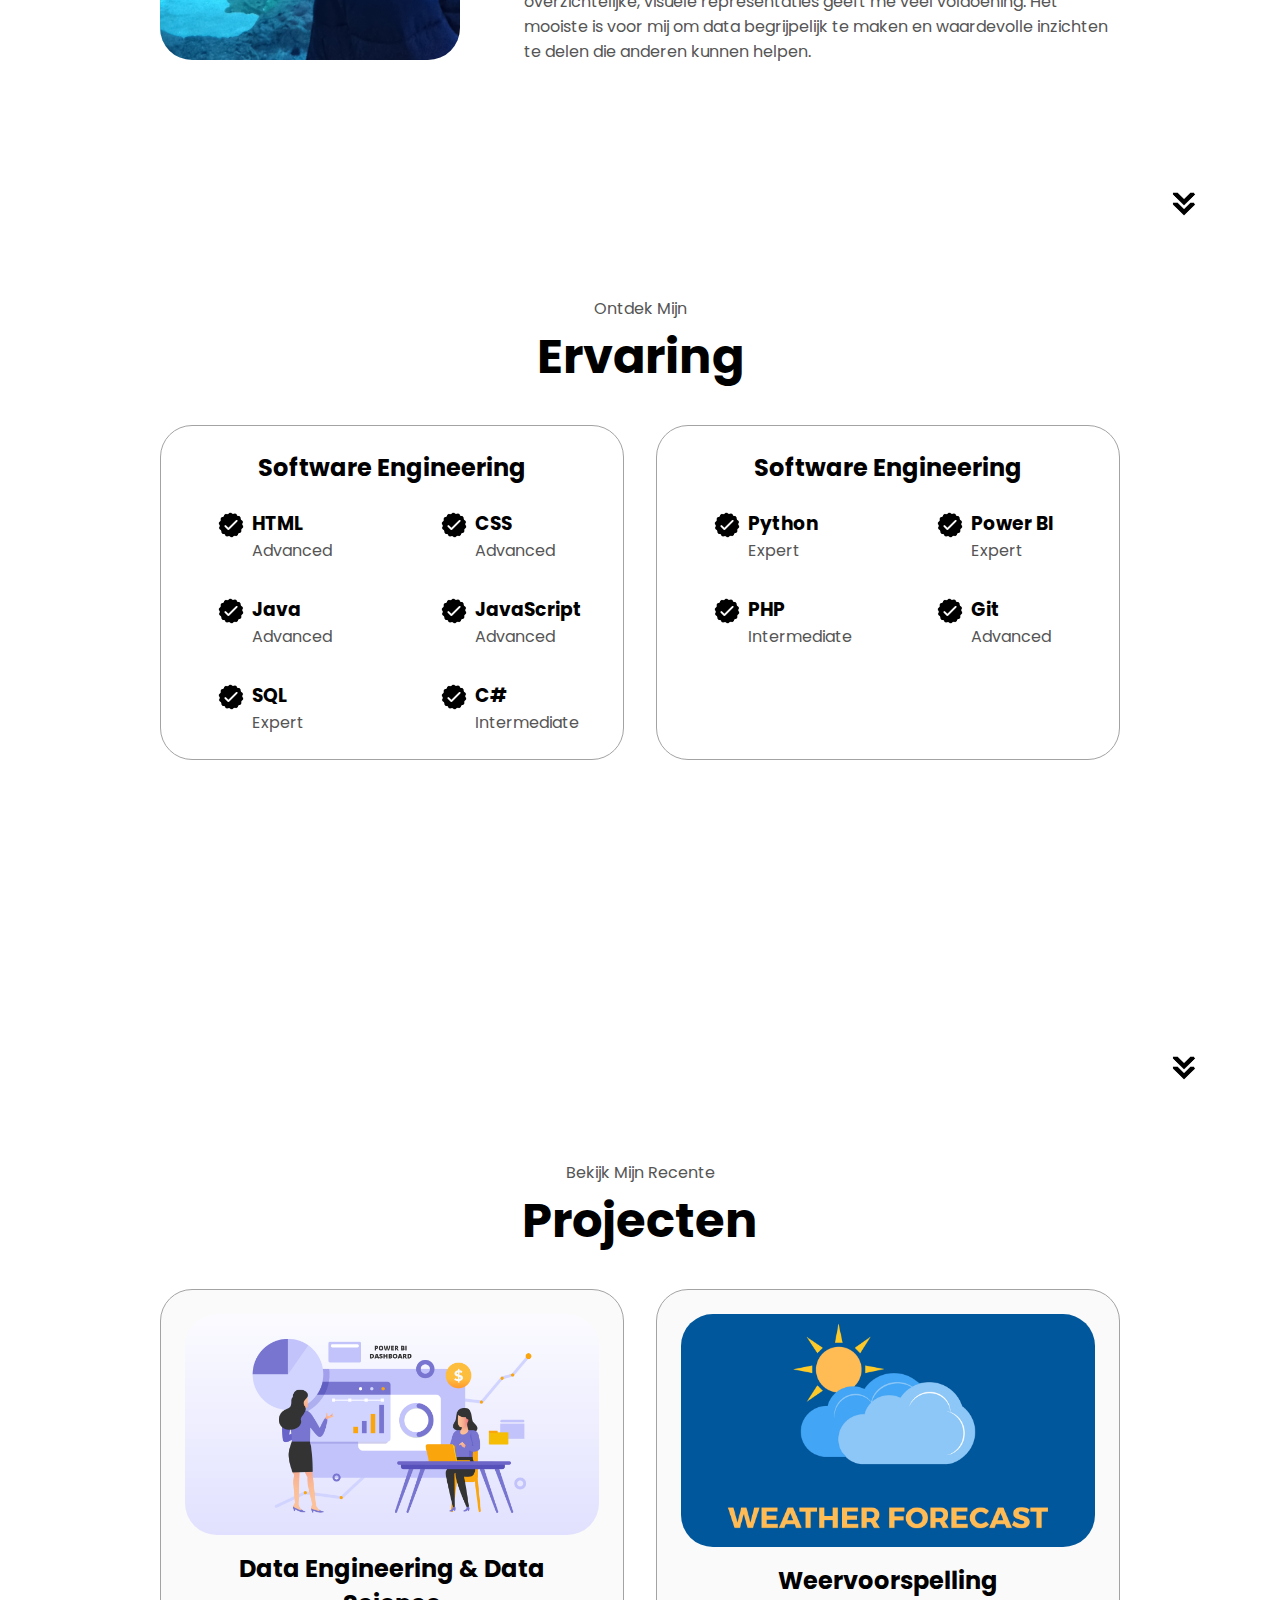
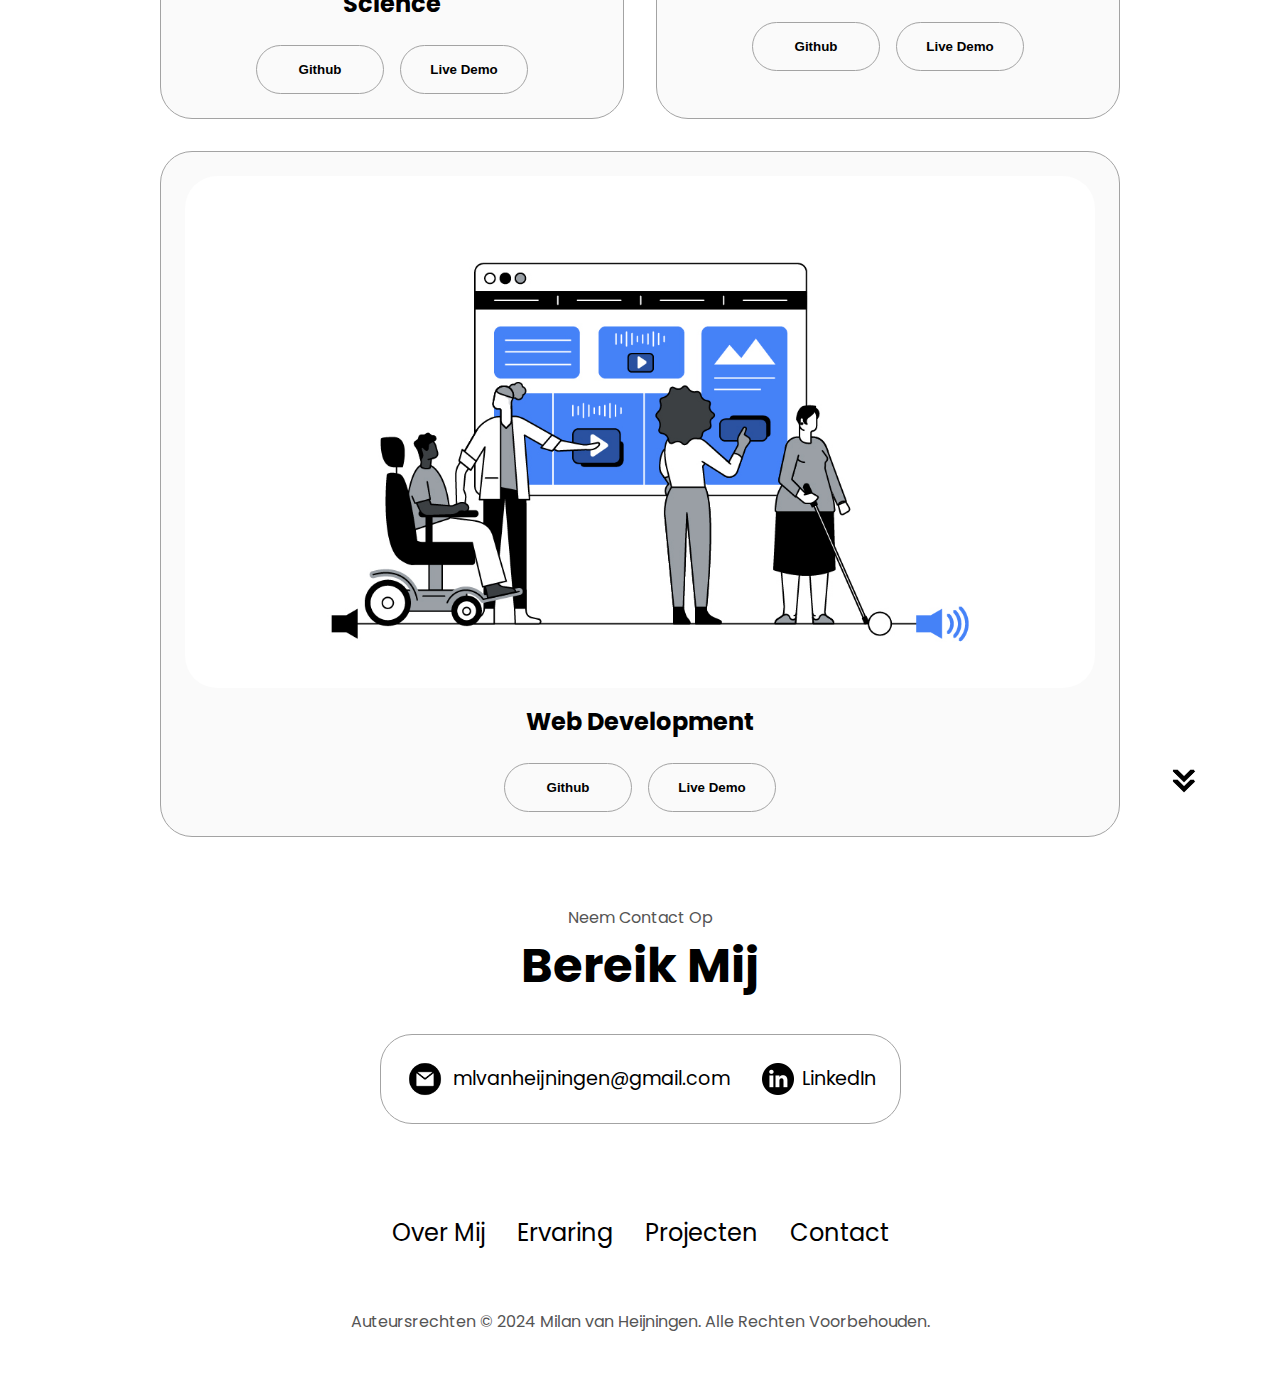
==== commit bd80d7dc: "Merge branch 'DevMilan' of https://github.com/Milanvh1/Website" ====
--- a/index.html
+++ b/index.html
@@ -143,63 +143,63 @@
                   class="icon"
                 />
                 <div>
-                  <h3 class="experience-item">HTML</h3>
-                  <p class="experience-item">Advanced</p>
-                </div>
-              </article>
-              <article>
-                <img
-                  src="./assets/checkmark.png"
-                  alt="Experience icon"
-                  class="icon"
-                />
-                <div>
-                  <h3 class="experience-item">CSS</h3>
-                  <p class="experience-item">Advanced</p>
-                </div>
-              </article>
-              <article>
-                <img
-                  src="./assets/checkmark.png"
-                  alt="Experience icon"
-                  class="icon"
-                />
-                <div>
-                  <h3 class="experience-item">Java</h3>
-                  <p class="experience-item">Advanced</p>
-                </div>
-              </article>
-              <article>
-                <img
-                  src="./assets/checkmark.png"
-                  alt="Experience icon"
-                  class="icon"
-                />
-                <div>
-                  <h3 class="experience-item">JavaScript</h3>
-                  <p class="experience-item">Advanced</p>
-                </div>
-              </article>
-              <article>
-                <img
-                  src="./assets/checkmark.png"
-                  alt="Experience icon"
-                  class="icon"
-                />
-                <div>
-                  <h3 class="experience-item">SQL</h3>
-                  <p class="experience-item">Expert</p>
-                </div>
-              </article>
-              <article>
-                <img
-                  src="./assets/checkmark.png"
-                  alt="Experience icon"
-                  class="icon"
-                />
-                <div>
-                  <h3 class="experience-item">C#</h3>
-                  <p class="experience-item">Intermediate</p>
+                  <h3 class="experience">HTML</h3>
+                  <p class="experience">Advanced</p>
+                </div>
+              </article>
+              <article>
+                <img
+                  src="./assets/checkmark.png"
+                  alt="Experience icon"
+                  class="icon"
+                />
+                <div>
+                  <h3 class="experience">CSS</h3>
+                  <p class="experience">Advanced</p>
+                </div>
+              </article>
+              <article>
+                <img
+                  src="./assets/checkmark.png"
+                  alt="Experience icon"
+                  class="icon"
+                />
+                <div>
+                  <h3 class="experience">Java</h3>
+                  <p class="experience">Advanced</p>
+                </div>
+              </article>
+              <article>
+                <img
+                  src="./assets/checkmark.png"
+                  alt="Experience icon"
+                  class="icon"
+                />
+                <div>
+                  <h3 class="experience">JavaScript</h3>
+                  <p class="experience">Advanced</p>
+                </div>
+              </article>
+              <article>
+                <img
+                  src="./assets/checkmark.png"
+                  alt="Experience icon"
+                  class="icon"
+                />
+                <div>
+                  <h3 class="experience">SQL</h3>
+                  <p class="experience">Expert</p>
+                </div>
+              </article>
+              <article>
+                <img
+                  src="./assets/checkmark.png"
+                  alt="Experience icon"
+                  class="icon"
+                />
+                <div>
+                  <h3 class="experience">C#</h3>
+                  <p class="experience">Intermediate</p>
                 </div>
               </article>
             </div>
@@ -214,41 +214,41 @@
                   class="icon"
                 />
                 <div>
-                  <h3 class="experience-item" >Python</h3>
-                  <p class="experience-item">Expert</p>
-                </div>
-              </article>
-              <article>
-                <img
-                  src="./assets/checkmark.png"
-                  alt="Experience icon"
-                  class="icon"
-                />
-                <div>
-                  <h3 class="experience-item">Power BI</h3>
-                  <p class="experience-item">Expert</p>
-                </div>
-              </article>
-              <article>
-                <img
-                  src="./assets/checkmark.png"
-                  alt="Experience icon"
-                  class="icon"
-                />
-                <div>
-                  <h3 class="experience-item">PHP</h3>
-                  <p class="experience-item">Intermediate</p>
-                </div>
-              </article>
-              <article>
-                <img
-                  src="./assets/checkmark.png"
-                  alt="Experience icon"
-                  class="icon"
-                />
-                <div>
-                  <h3 class="experience-item">Git</h3>
-                  <p class="experience-item">Advanced</p>
+                  <h3 class="experience" >Python</h3>
+                  <p class="experience">Expert</p>
+                </div>
+              </article>
+              <article>
+                <img
+                  src="./assets/checkmark.png"
+                  alt="Experience icon"
+                  class="icon"
+                />
+                <div>
+                  <h3 class="experience">Power BI</h3>
+                  <p class="experience">Expert</p>
+                </div>
+              </article>
+              <article>
+                <img
+                  src="./assets/checkmark.png"
+                  alt="Experience icon"
+                  class="icon"
+                />
+                <div>
+                  <h3 class="experience">PHP</h3>
+                  <p class="experience">Intermediate</p>
+                </div>
+              </article>
+              <article>
+                <img
+                  src="./assets/checkmark.png"
+                  alt="Experience icon"
+                  class="icon"
+                />
+                <div>
+                  <h3 class="experience">Git</h3>
+                  <p class="experience">Advanced</p>
                 </div>
               </article>
             </div>
--- a/style.css
+++ b/style.css
@@ -316,6 +316,8 @@
 
 /* EXPERIENCE SECTION */
 
+/* EXPERIENCE SECTION */
+
 #experience {
   position: relative;
 }
@@ -350,30 +352,26 @@
   display: flex;
   align-items: flex-start; /* Align the icon and text to the top */
   width: calc(50% - 1rem); /* Ensure two items per row */
-  gap: 1rem; /* Space between the icon and the text */
+  gap: 0.3rem; /* Space between the icon and the text */
 }
 
 article .icon {
   width: 2rem; /* Set a fixed width for the icons */
   height: 2rem; /* Ensure icons are uniform in size */
   object-fit: contain; /* Ensure icons maintain aspect ratio */
+  margin-left: 30px; 
 }
 
 article div {
   display: flex;
   flex-direction: column; /* Stack h3 and p vertically */
   align-items: flex-start; /* Align the content (h3 and p) to the left */
-  margin-left: 10px; 
-}
-
-h3.experience-item,
-p.experience-item {
+}
+
+h3.experience,
+p.experience {
   margin: 0; /* Remove extra spacing from text elements */
   text-align: left;
-}
-
-p {
-  margin-bottom: 0.5rem;
 }
 
 h2.experience-sub-title {
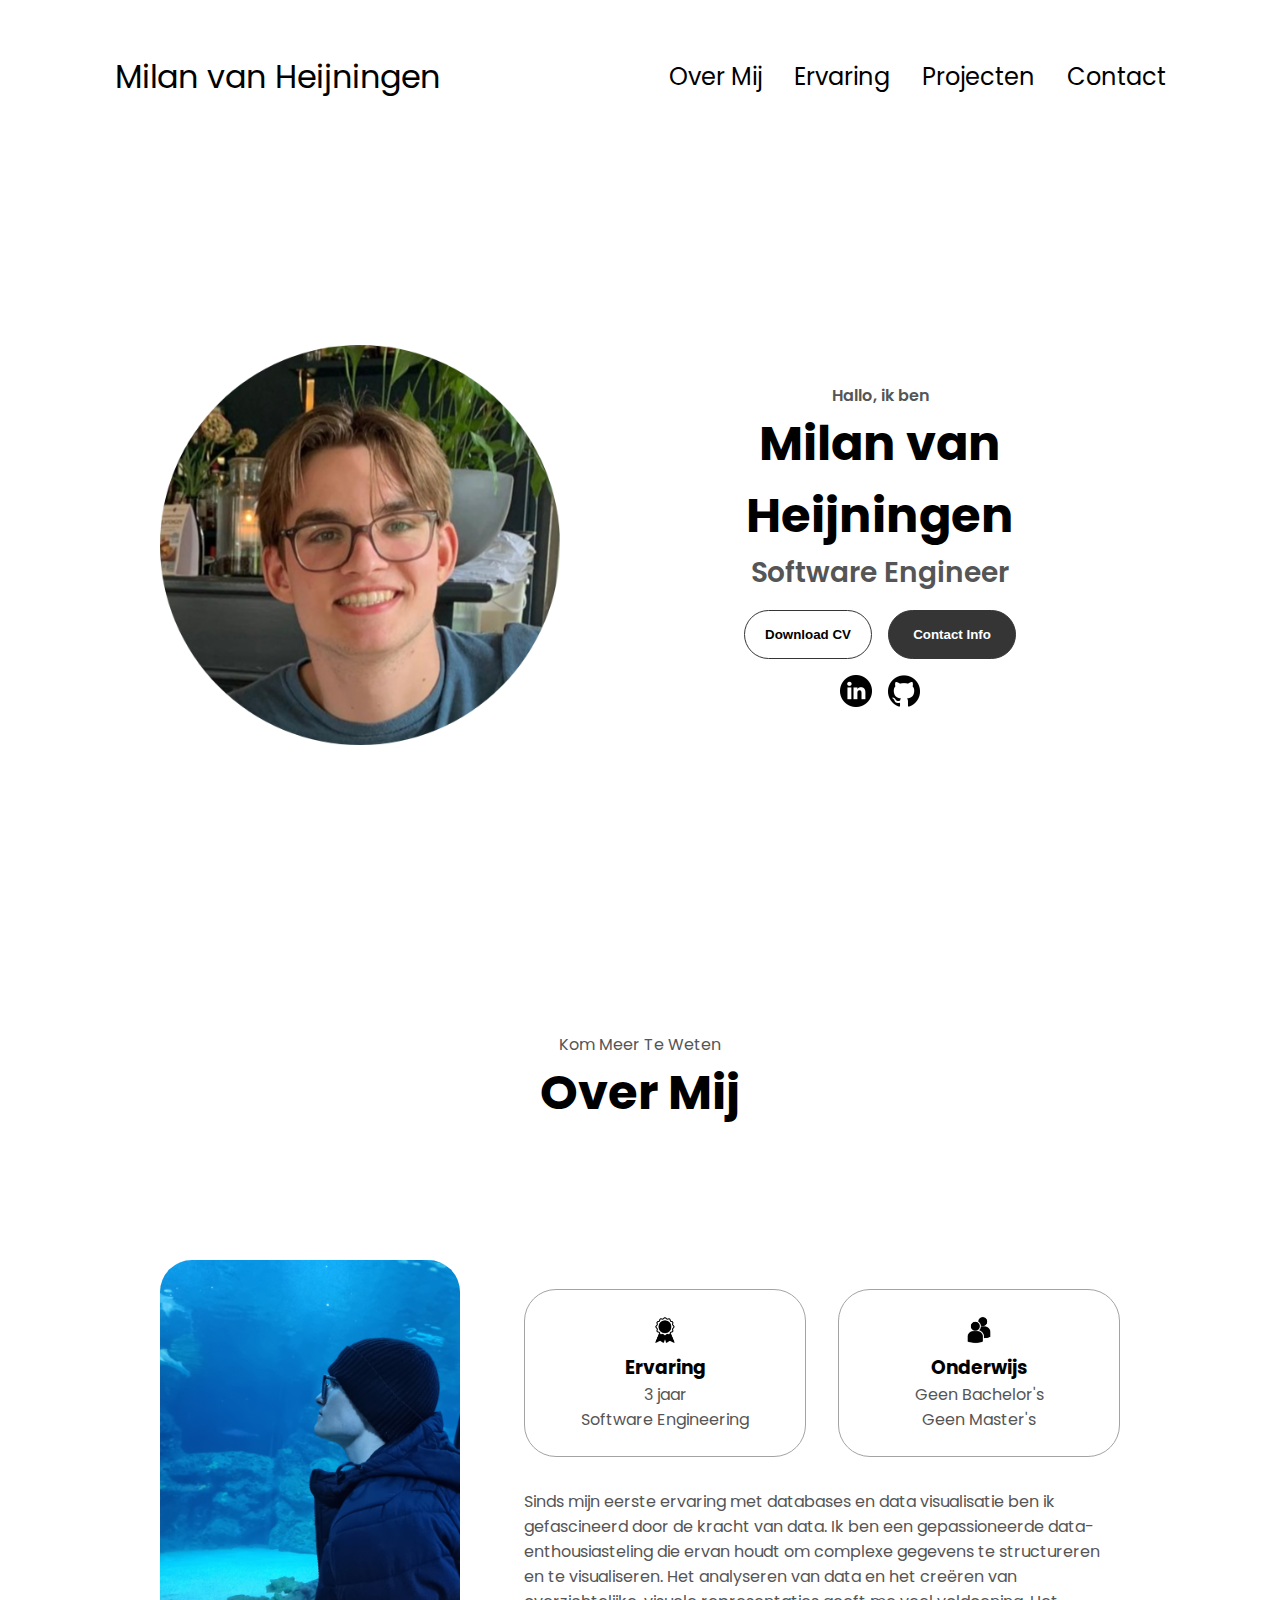
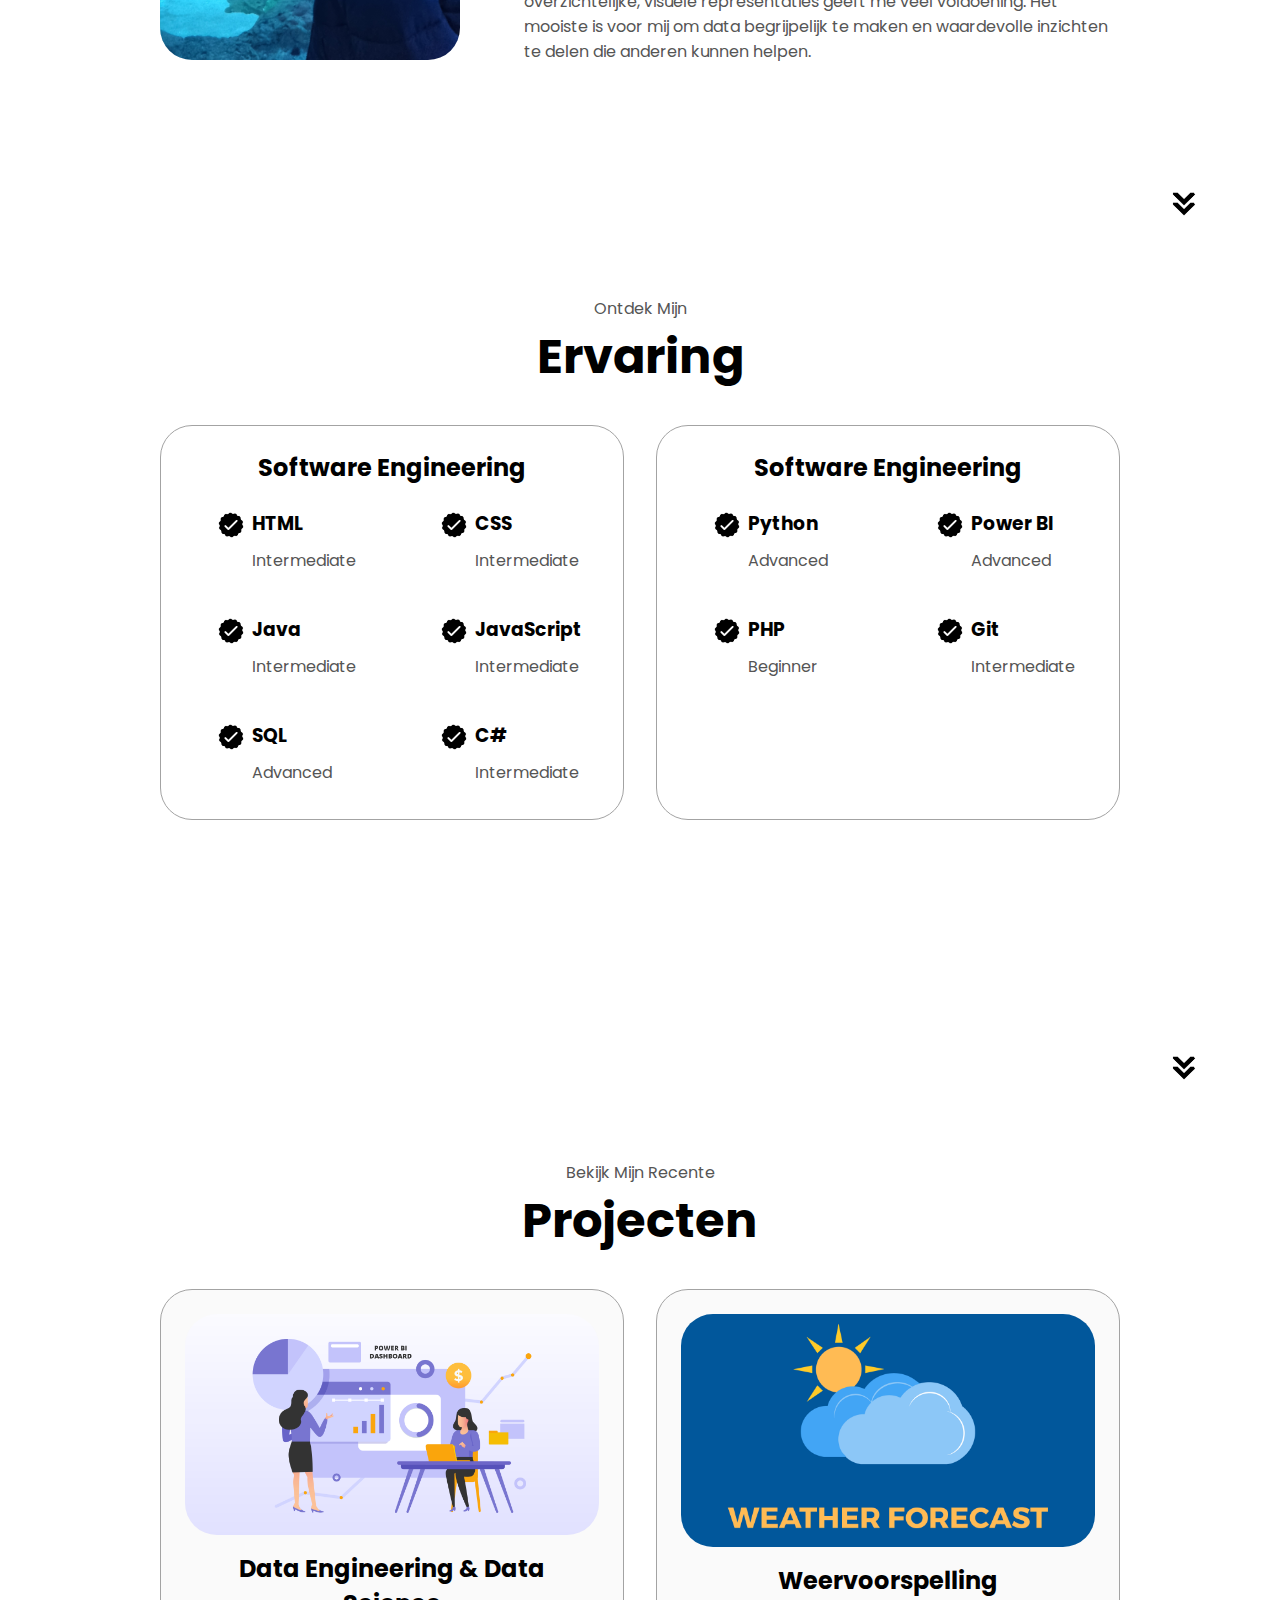
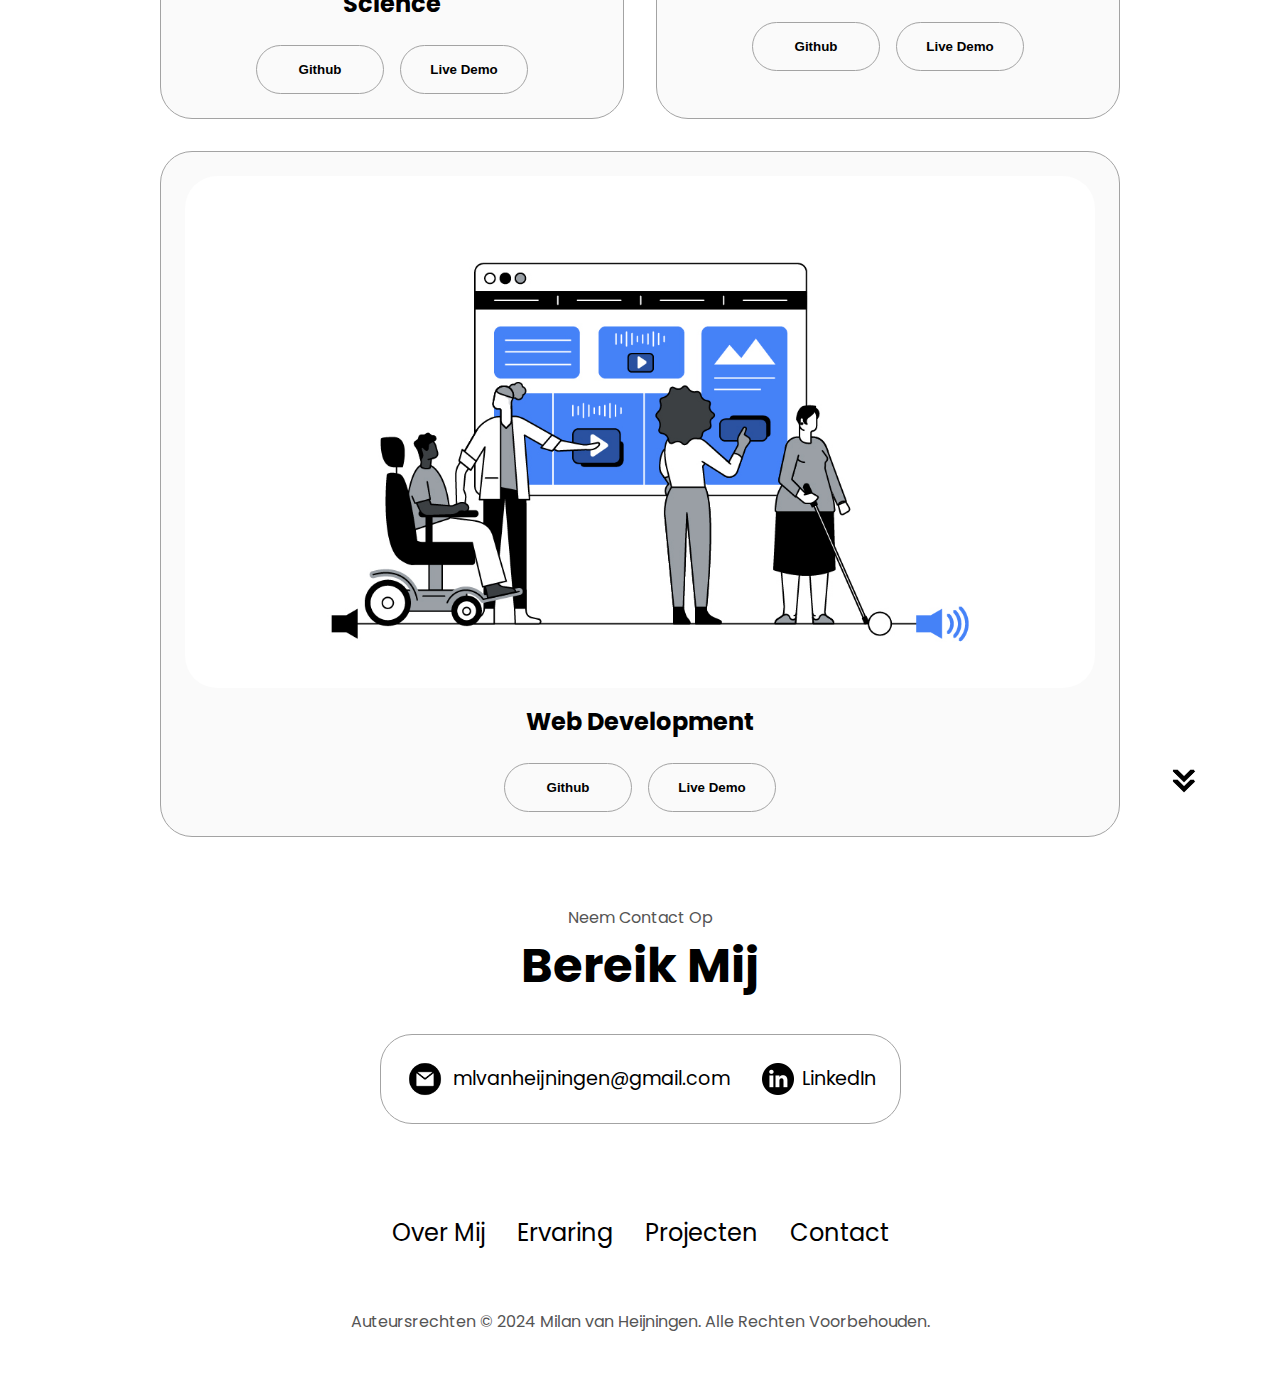
==== commit 2fa6b9e4: "kleine vaardigheden fixes en cv updated" ====
--- a/index.html
+++ b/index.html
@@ -143,63 +143,63 @@
                   class="icon"
                 />
                 <div>
-                  <h3 class="experience">HTML</h3>
-                  <p class="experience">Advanced</p>
-                </div>
-              </article>
-              <article>
-                <img
-                  src="./assets/checkmark.png"
-                  alt="Experience icon"
-                  class="icon"
-                />
-                <div>
-                  <h3 class="experience">CSS</h3>
-                  <p class="experience">Advanced</p>
-                </div>
-              </article>
-              <article>
-                <img
-                  src="./assets/checkmark.png"
-                  alt="Experience icon"
-                  class="icon"
-                />
-                <div>
-                  <h3 class="experience">Java</h3>
-                  <p class="experience">Advanced</p>
-                </div>
-              </article>
-              <article>
-                <img
-                  src="./assets/checkmark.png"
-                  alt="Experience icon"
-                  class="icon"
-                />
-                <div>
-                  <h3 class="experience">JavaScript</h3>
-                  <p class="experience">Advanced</p>
-                </div>
-              </article>
-              <article>
-                <img
-                  src="./assets/checkmark.png"
-                  alt="Experience icon"
-                  class="icon"
-                />
-                <div>
-                  <h3 class="experience">SQL</h3>
-                  <p class="experience">Expert</p>
-                </div>
-              </article>
-              <article>
-                <img
-                  src="./assets/checkmark.png"
-                  alt="Experience icon"
-                  class="icon"
-                />
-                <div>
-                  <h3 class="experience">C#</h3>
-                  <p class="experience">Intermediate</p>
+                  <h3 class="experience-item">HTML</h3>
+                  <p class="experience-item">Intermediate</p>
+                </div>
+              </article>
+              <article>
+                <img
+                  src="./assets/checkmark.png"
+                  alt="Experience icon"
+                  class="icon"
+                />
+                <div>
+                  <h3 class="experience-item">CSS</h3>
+                  <p class="experience-item">Intermediate</p>
+                </div>
+              </article>
+              <article>
+                <img
+                  src="./assets/checkmark.png"
+                  alt="Experience icon"
+                  class="icon"
+                />
+                <div>
+                  <h3 class="experience-item">Java</h3>
+                  <p class="experience-item">Intermediate</p>
+                </div>
+              </article>
+              <article>
+                <img
+                  src="./assets/checkmark.png"
+                  alt="Experience icon"
+                  class="icon"
+                />
+                <div>
+                  <h3 class="experience-item">JavaScript</h3>
+                  <p class="experience-item">Intermediate</p>
+                </div>
+              </article>
+              <article>
+                <img
+                  src="./assets/checkmark.png"
+                  alt="Experience icon"
+                  class="icon"
+                />
+                <div>
+                  <h3 class="experience-item">SQL</h3>
+                  <p class="experience-item">Advanced</p>
+                </div>
+              </article>
+              <article>
+                <img
+                  src="./assets/checkmark.png"
+                  alt="Experience icon"
+                  class="icon"
+                />
+                <div>
+                  <h3 class="experience-item">C#</h3>
+                  <p class="experience-item">Intermediate</p>
                 </div>
               </article>
             </div>
@@ -214,41 +214,41 @@
                   class="icon"
                 />
                 <div>
-                  <h3 class="experience" >Python</h3>
-                  <p class="experience">Expert</p>
-                </div>
-              </article>
-              <article>
-                <img
-                  src="./assets/checkmark.png"
-                  alt="Experience icon"
-                  class="icon"
-                />
-                <div>
-                  <h3 class="experience">Power BI</h3>
-                  <p class="experience">Expert</p>
-                </div>
-              </article>
-              <article>
-                <img
-                  src="./assets/checkmark.png"
-                  alt="Experience icon"
-                  class="icon"
-                />
-                <div>
-                  <h3 class="experience">PHP</h3>
-                  <p class="experience">Intermediate</p>
-                </div>
-              </article>
-              <article>
-                <img
-                  src="./assets/checkmark.png"
-                  alt="Experience icon"
-                  class="icon"
-                />
-                <div>
-                  <h3 class="experience">Git</h3>
-                  <p class="experience">Advanced</p>
+                  <h3 class="experience-item" >Python</h3>
+                  <p class="experience-item">Advanced</p>
+                </div>
+              </article>
+              <article>
+                <img
+                  src="./assets/checkmark.png"
+                  alt="Experience icon"
+                  class="icon"
+                />
+                <div>
+                  <h3 class="experience-item">Power BI</h3>
+                  <p class="experience-item">Advanced</p>
+                </div>
+              </article>
+              <article>
+                <img
+                  src="./assets/checkmark.png"
+                  alt="Experience icon"
+                  class="icon"
+                />
+                <div>
+                  <h3 class="experience-item">PHP</h3>
+                  <p class="experience-item">Beginner</p>
+                </div>
+              </article>
+              <article>
+                <img
+                  src="./assets/checkmark.png"
+                  alt="Experience icon"
+                  class="icon"
+                />
+                <div>
+                  <h3 class="experience-item">Git</h3>
+                  <p class="experience-item">Intermediate</p>
                 </div>
               </article>
             </div>
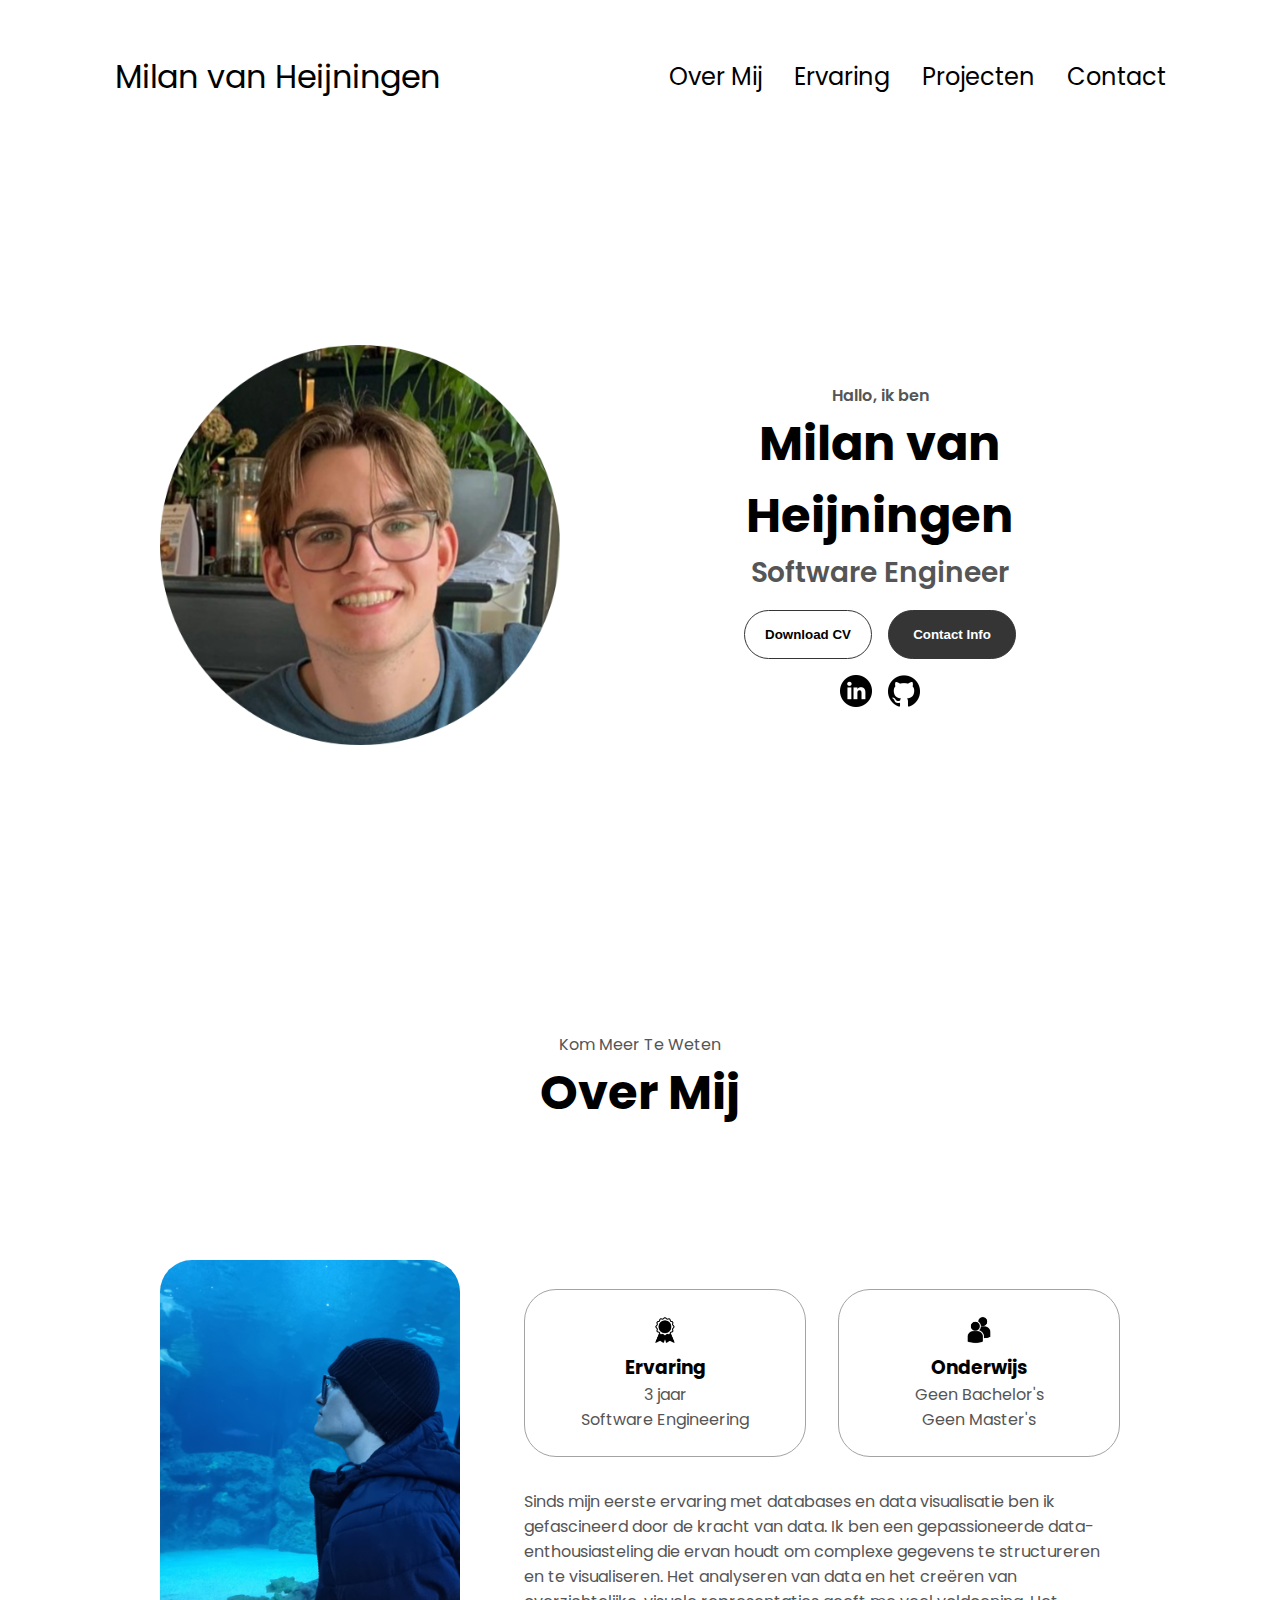
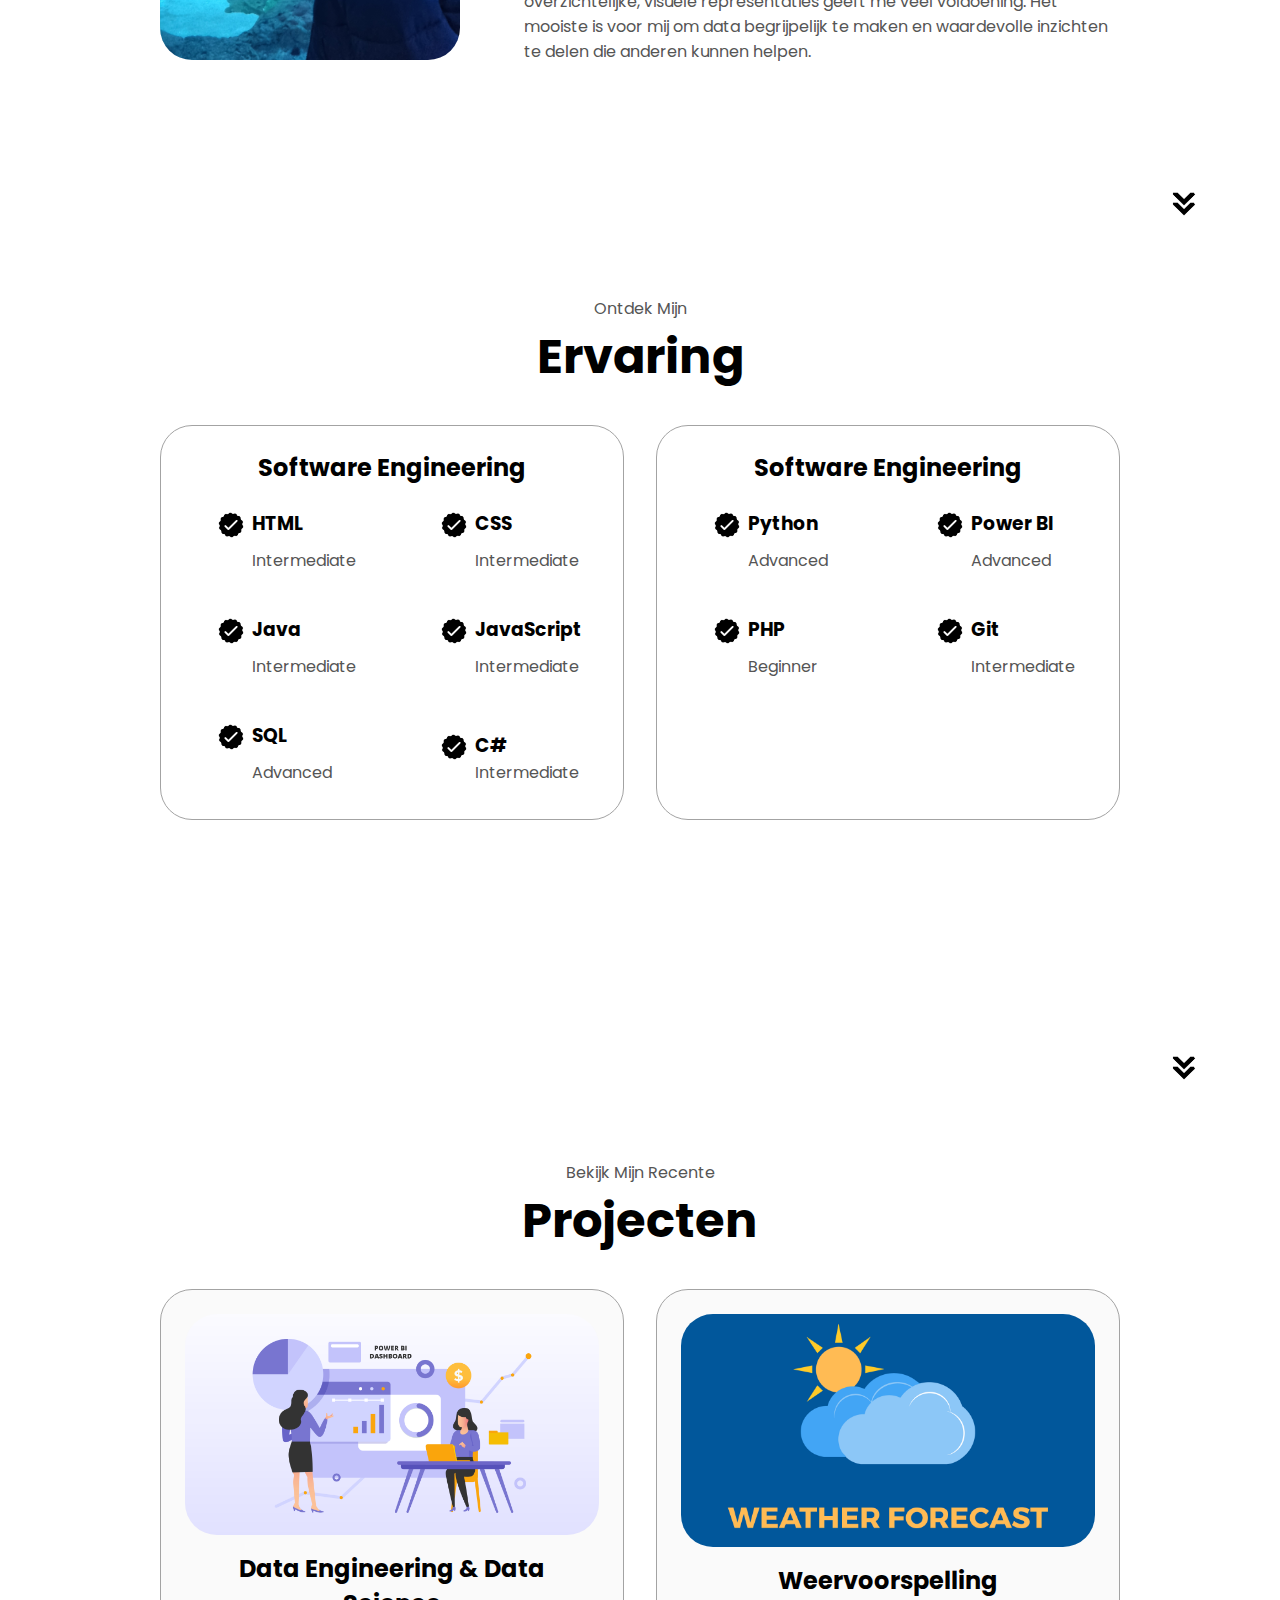
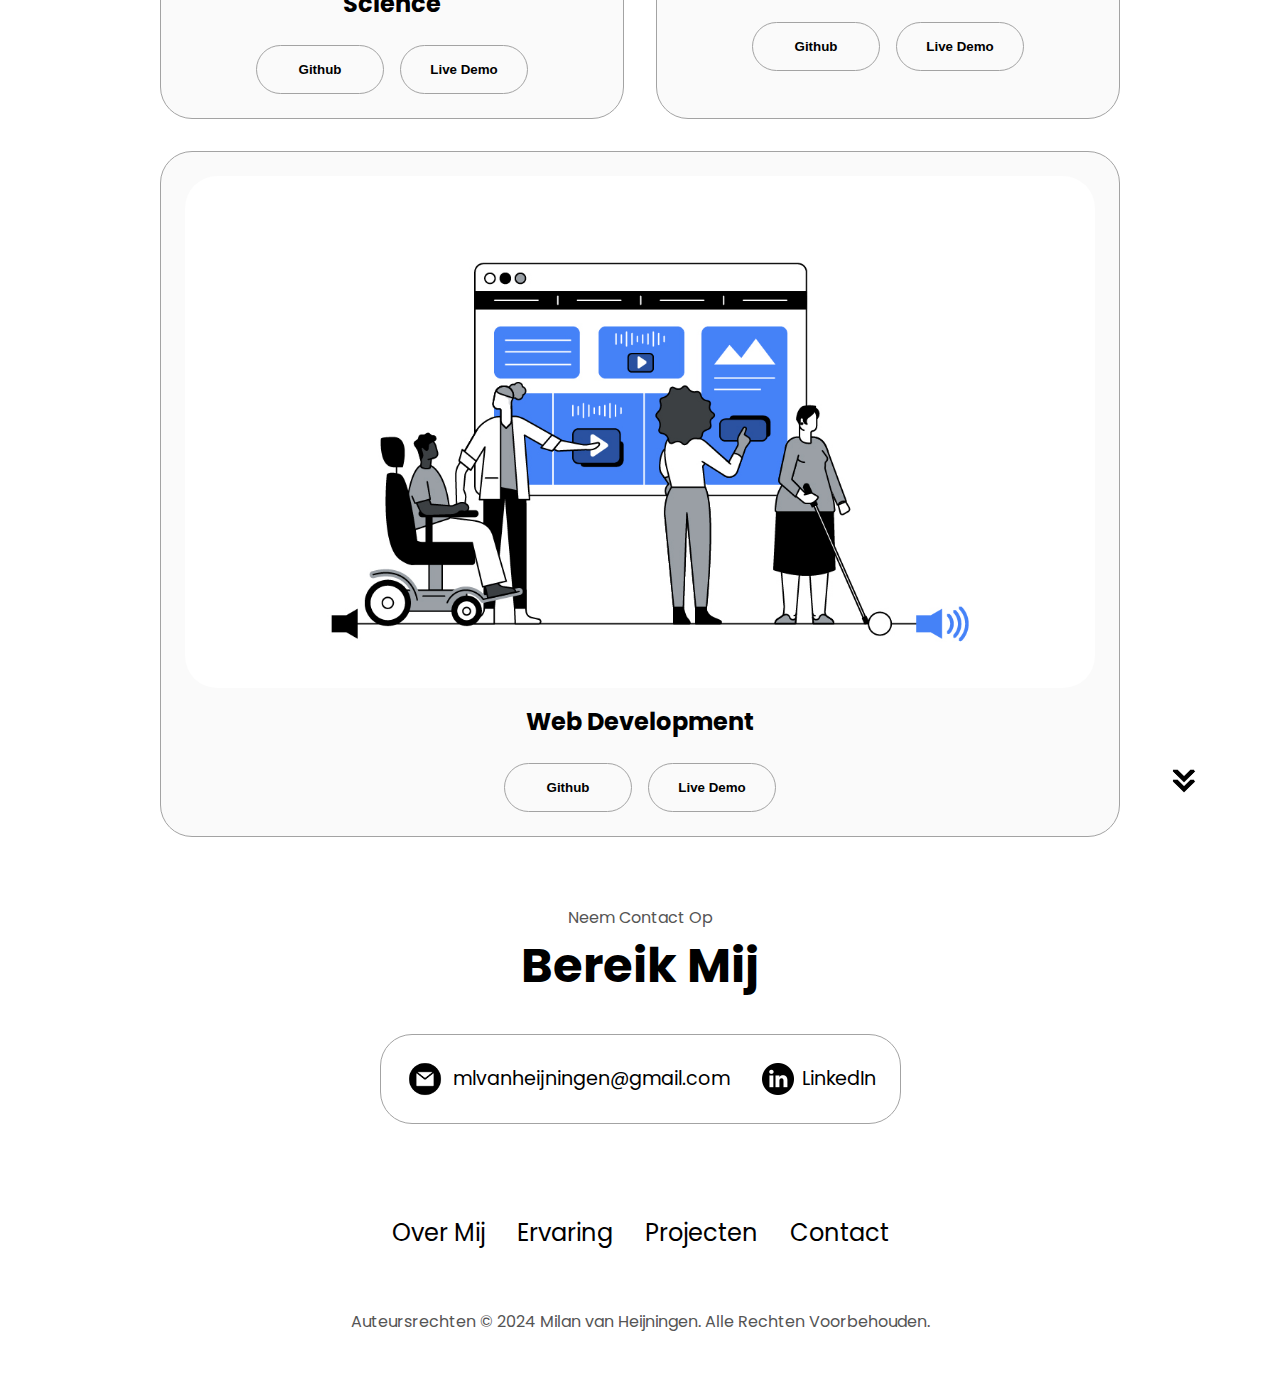
==== commit 898a37ab: "Merge branch 'DevMilan' of https://github.com/Milanvh1/Website" ====
--- a/index.html
+++ b/index.html
@@ -198,8 +198,8 @@
                   class="icon"
                 />
                 <div>
-                  <h3 class="experience-item">C#</h3>
-                  <p class="experience-item">Intermediate</p>
+                  <h3 class="experience">C#</h3>
+                  <p class="experience">Intermediate</p>
                 </div>
               </article>
             </div>
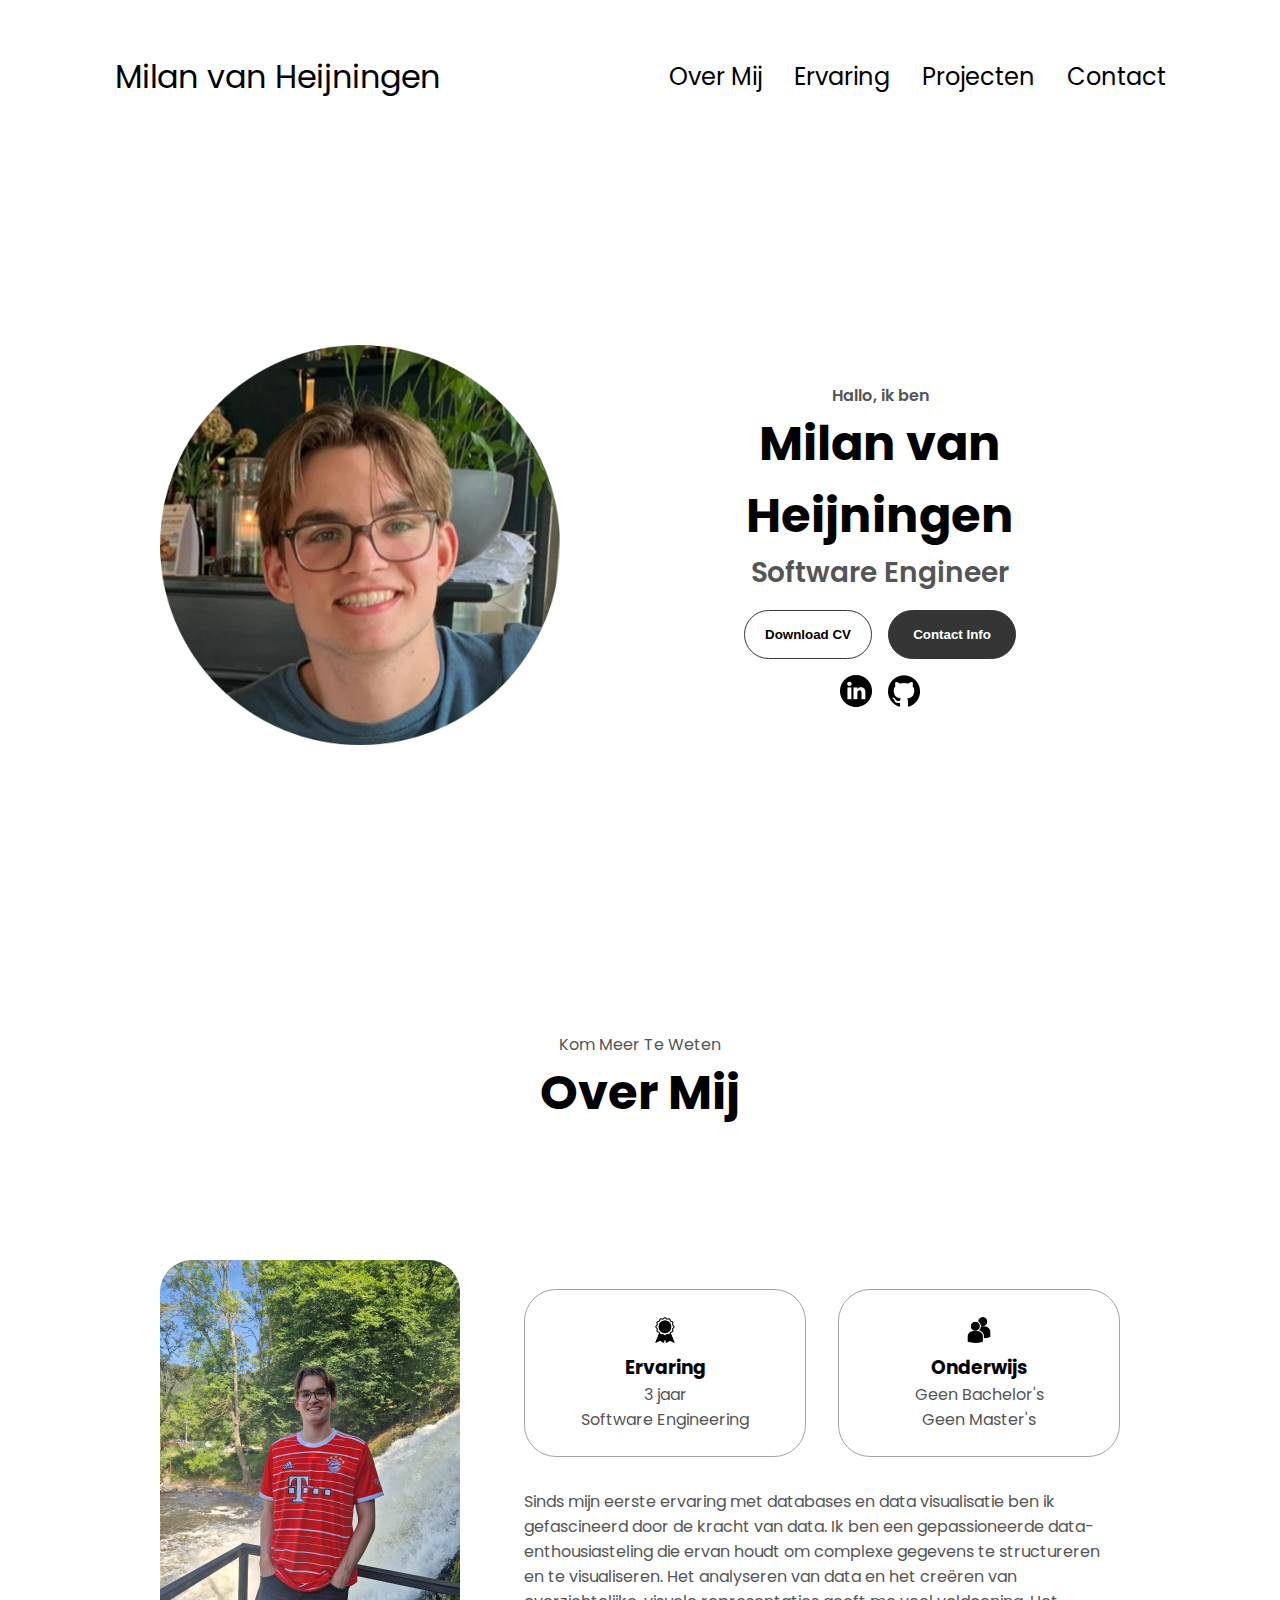
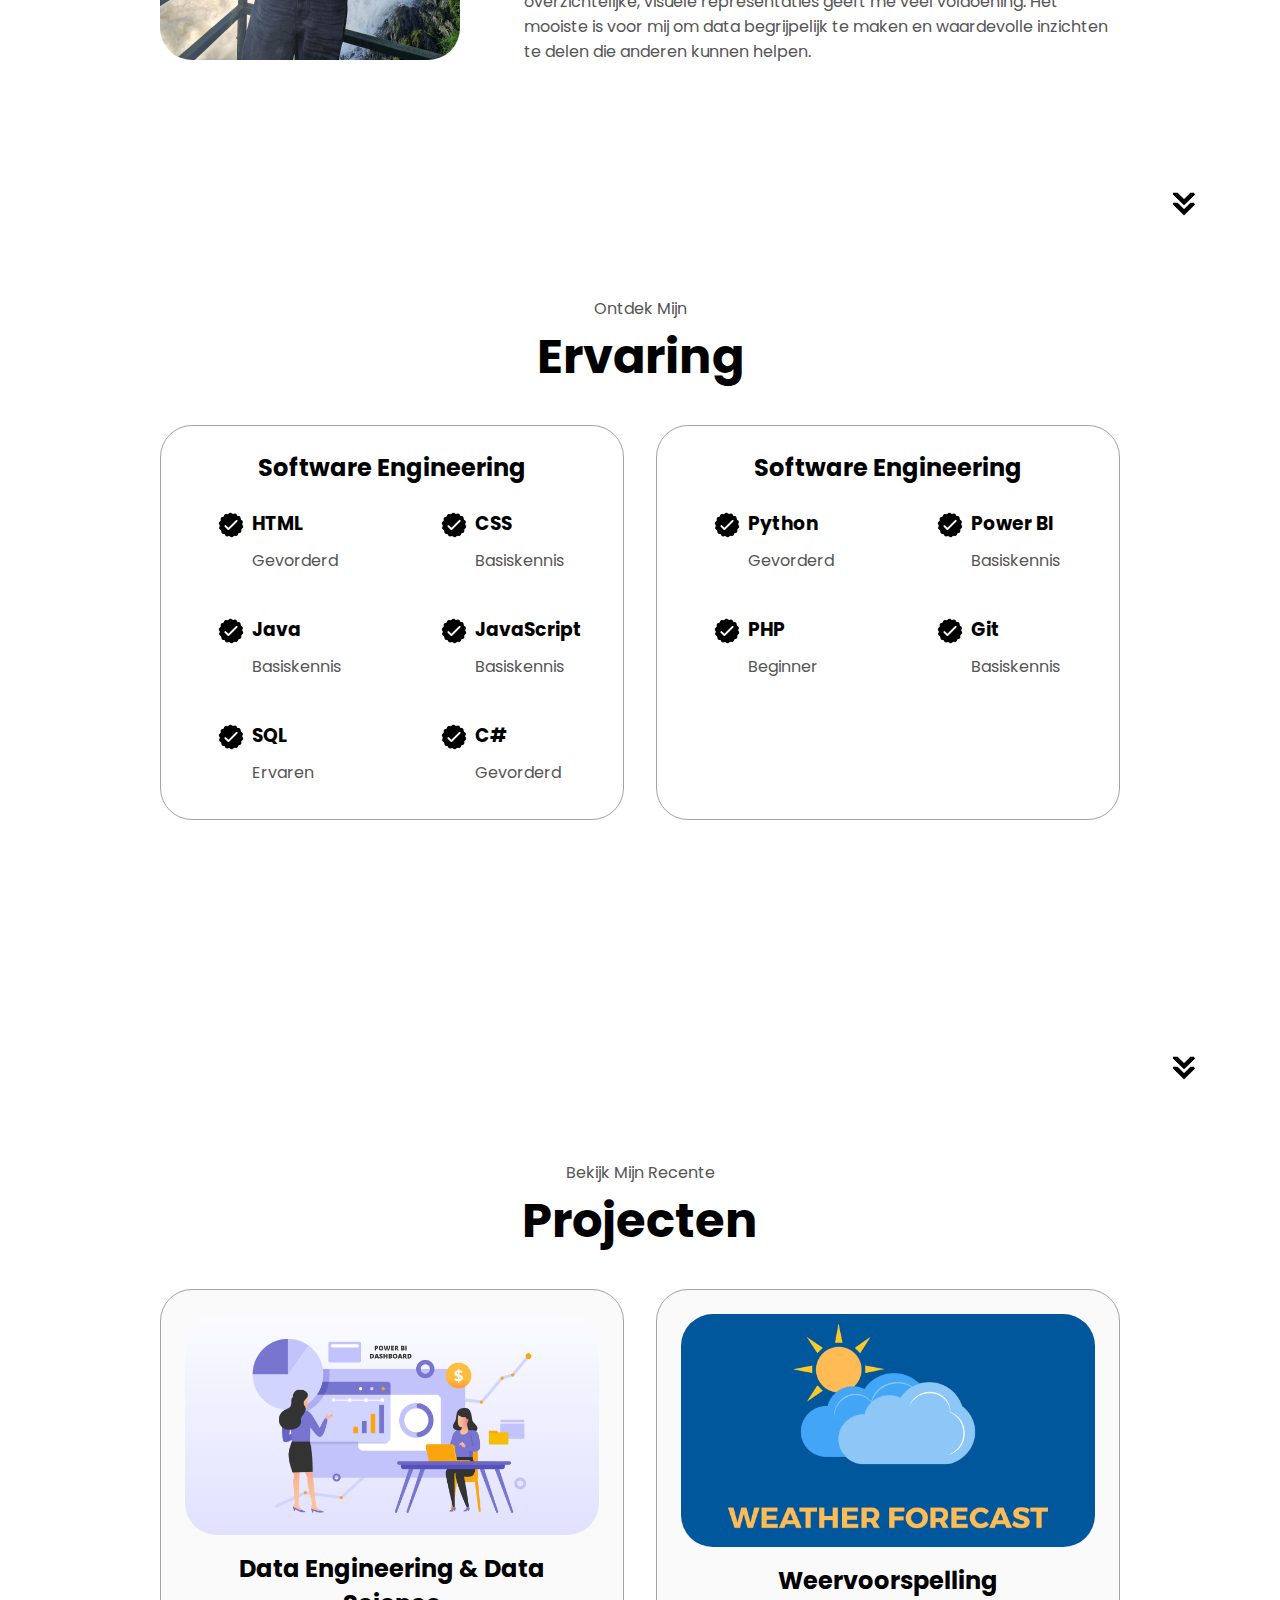
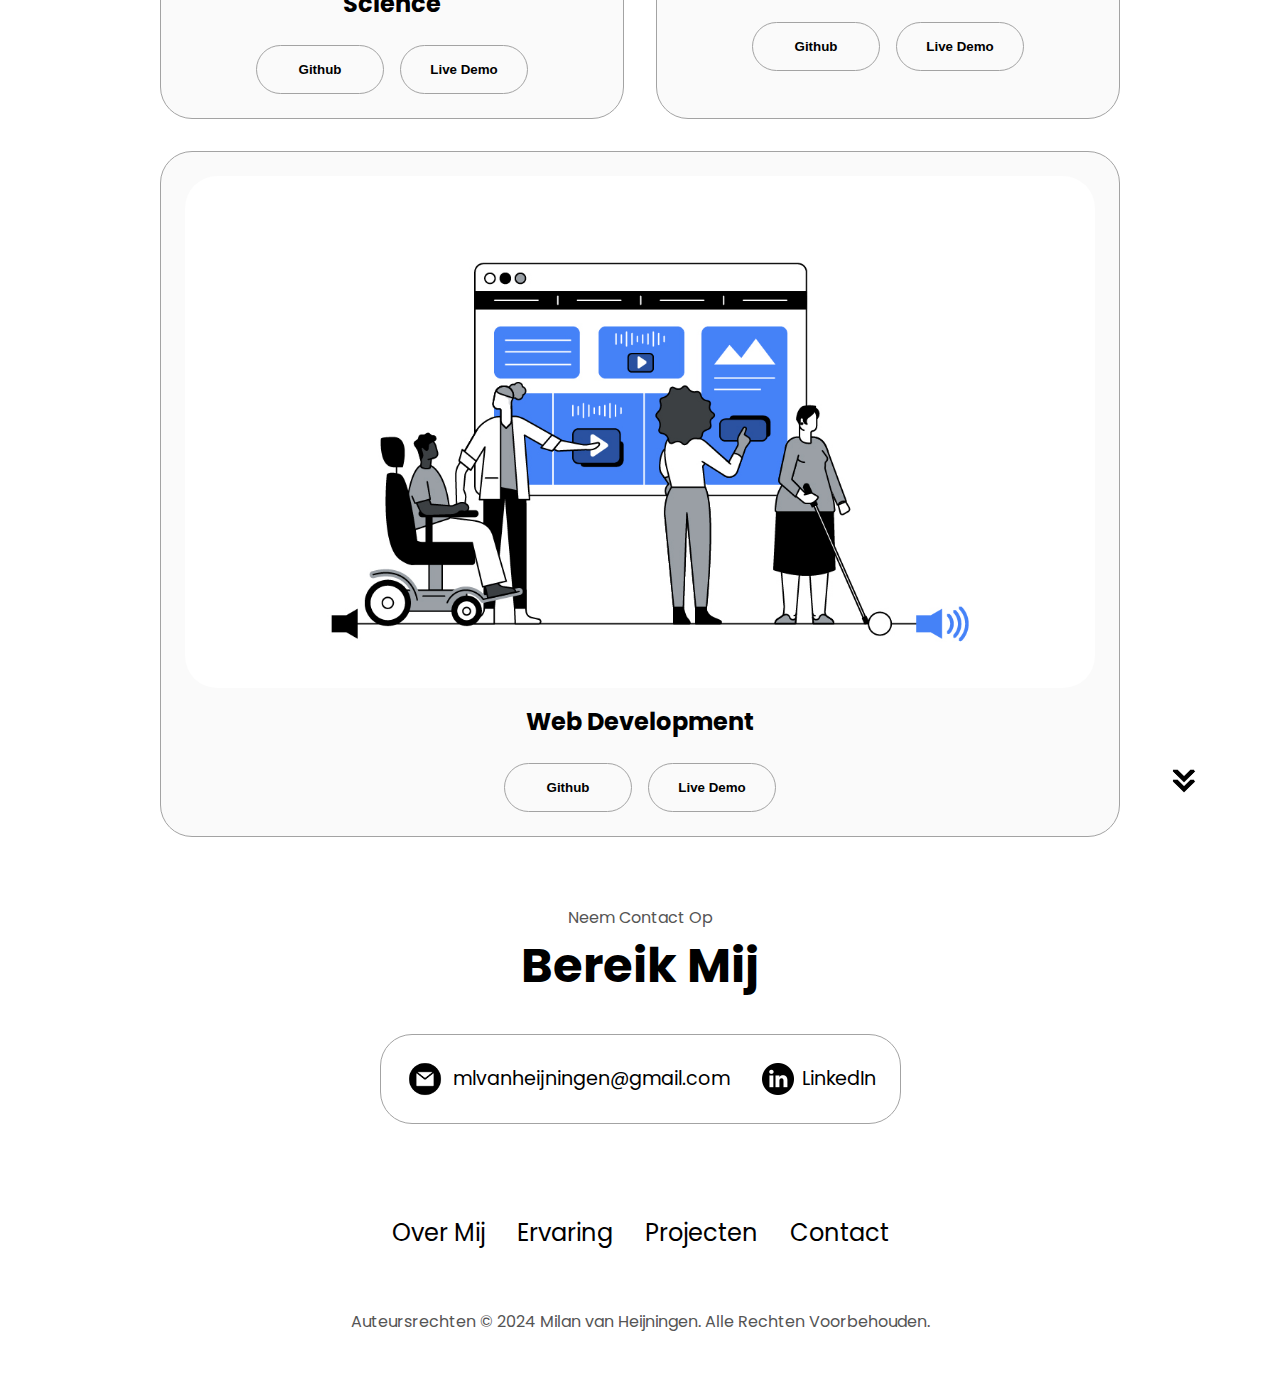
==== commit 7942ab08: "Nieuwe afbeeldingen toegevoegd, Ervaring niveaus geupdate" ====
--- a/index.html
+++ b/index.html
@@ -76,7 +76,7 @@
       <div class="section-container">
         <div class="section__pic-container">
           <img
-            src="./assets/pfp-1.jpg"
+            src="./assets/pfp-3.jpg"
             alt="Profile picture"
             class="about-pic"
           />
@@ -122,11 +122,11 @@
     </section> 
 
 <!-- Soorten expertise in onderwerpen: -->
-<!-- 1 (Beginnend) : Beginner -->
-<!-- 2 (Tussenliggend) : Intermediate -->
-<!-- 3 (Gevorderd) : Advanced -->
-<!-- 4 (Expert) : Expert -->
-<!-- 5 (Ervaren) : Experienced -->    
+<!-- 1 (Beginner) : Beginner -->
+<!-- 2 (Basiskennis) : Basiskennis -->
+<!-- 3 (Gevorderd) : Gevorderd -->
+<!-- 4 (Ervaren) : Ervaren -->
+<!-- 5 (Expert) : Expert -->    
 
     <section id="experience">
       <p class="section__text__p1">Ontdek Mijn</p>
@@ -144,7 +144,7 @@
                 />
                 <div>
                   <h3 class="experience-item">HTML</h3>
-                  <p class="experience-item">Intermediate</p>
+                  <p class="experience-item">Gevorderd</p>
                 </div>
               </article>
               <article>
@@ -155,7 +155,7 @@
                 />
                 <div>
                   <h3 class="experience-item">CSS</h3>
-                  <p class="experience-item">Intermediate</p>
+                  <p class="experience-item">Basiskennis</p>
                 </div>
               </article>
               <article>
@@ -166,7 +166,7 @@
                 />
                 <div>
                   <h3 class="experience-item">Java</h3>
-                  <p class="experience-item">Intermediate</p>
+                  <p class="experience-item">Basiskennis</p>
                 </div>
               </article>
               <article>
@@ -177,7 +177,7 @@
                 />
                 <div>
                   <h3 class="experience-item">JavaScript</h3>
-                  <p class="experience-item">Intermediate</p>
+                  <p class="experience-item">Basiskennis</p>
                 </div>
               </article>
               <article>
@@ -188,18 +188,18 @@
                 />
                 <div>
                   <h3 class="experience-item">SQL</h3>
-                  <p class="experience-item">Advanced</p>
-                </div>
-              </article>
-              <article>
-                <img
-                  src="./assets/checkmark.png"
-                  alt="Experience icon"
-                  class="icon"
-                />
-                <div>
-                  <h3 class="experience">C#</h3>
-                  <p class="experience">Intermediate</p>
+                  <p class="experience-item">Ervaren</p>
+                </div>
+              </article>
+              <article>
+                <img
+                  src="./assets/checkmark.png"
+                  alt="Experience icon"
+                  class="icon"
+                />
+                <div>
+                  <h3 class="experience-item">C#</h3>
+                  <p class="experience-item">Gevorderd</p>
                 </div>
               </article>
             </div>
@@ -214,8 +214,8 @@
                   class="icon"
                 />
                 <div>
-                  <h3 class="experience-item" >Python</h3>
-                  <p class="experience-item">Advanced</p>
+                  <h3 class="experience-item">Python</h3>
+                  <p class="experience-item">Gevorderd</p>
                 </div>
               </article>
               <article>
@@ -226,7 +226,7 @@
                 />
                 <div>
                   <h3 class="experience-item">Power BI</h3>
-                  <p class="experience-item">Advanced</p>
+                  <p class="experience-item">Basiskennis</p>
                 </div>
               </article>
               <article>
@@ -248,7 +248,7 @@
                 />
                 <div>
                   <h3 class="experience-item">Git</h3>
-                  <p class="experience-item">Intermediate</p>
+                  <p class="experience-item">Basiskennis</p>
                 </div>
               </article>
             </div>
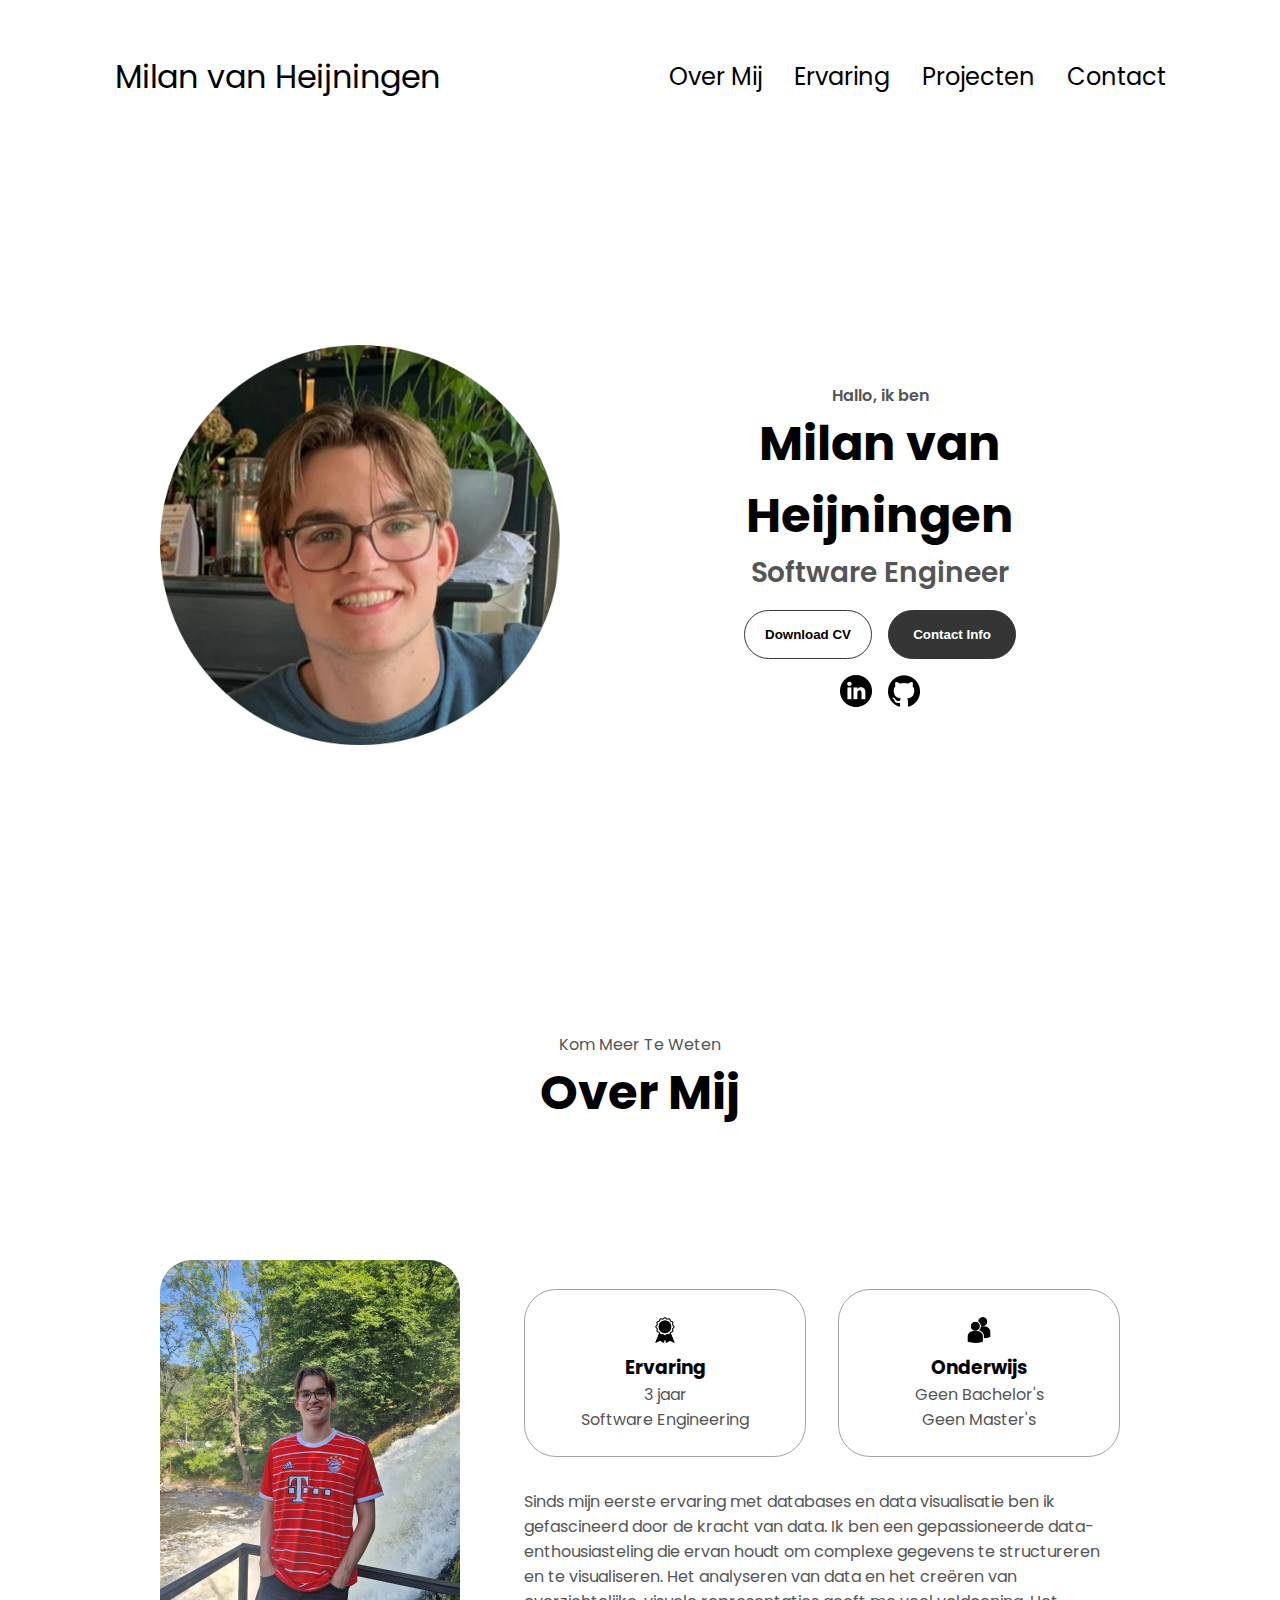
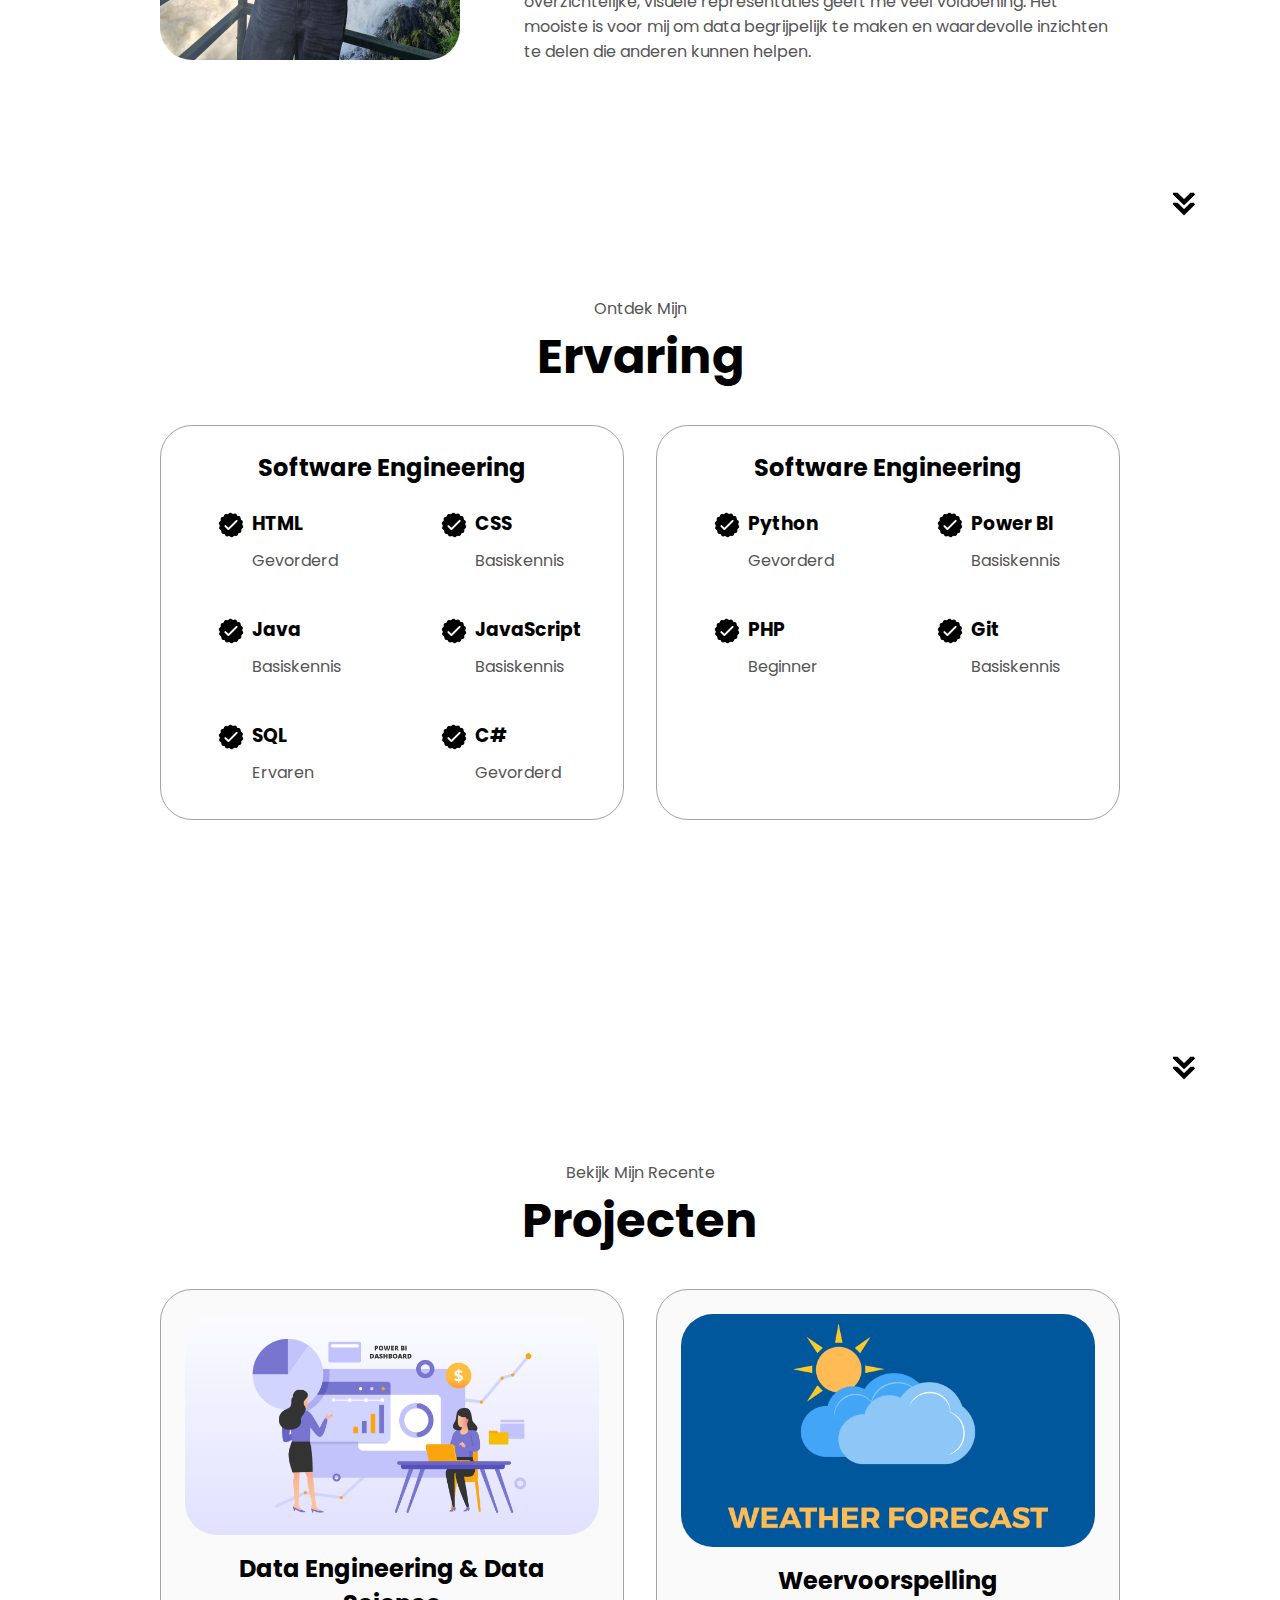
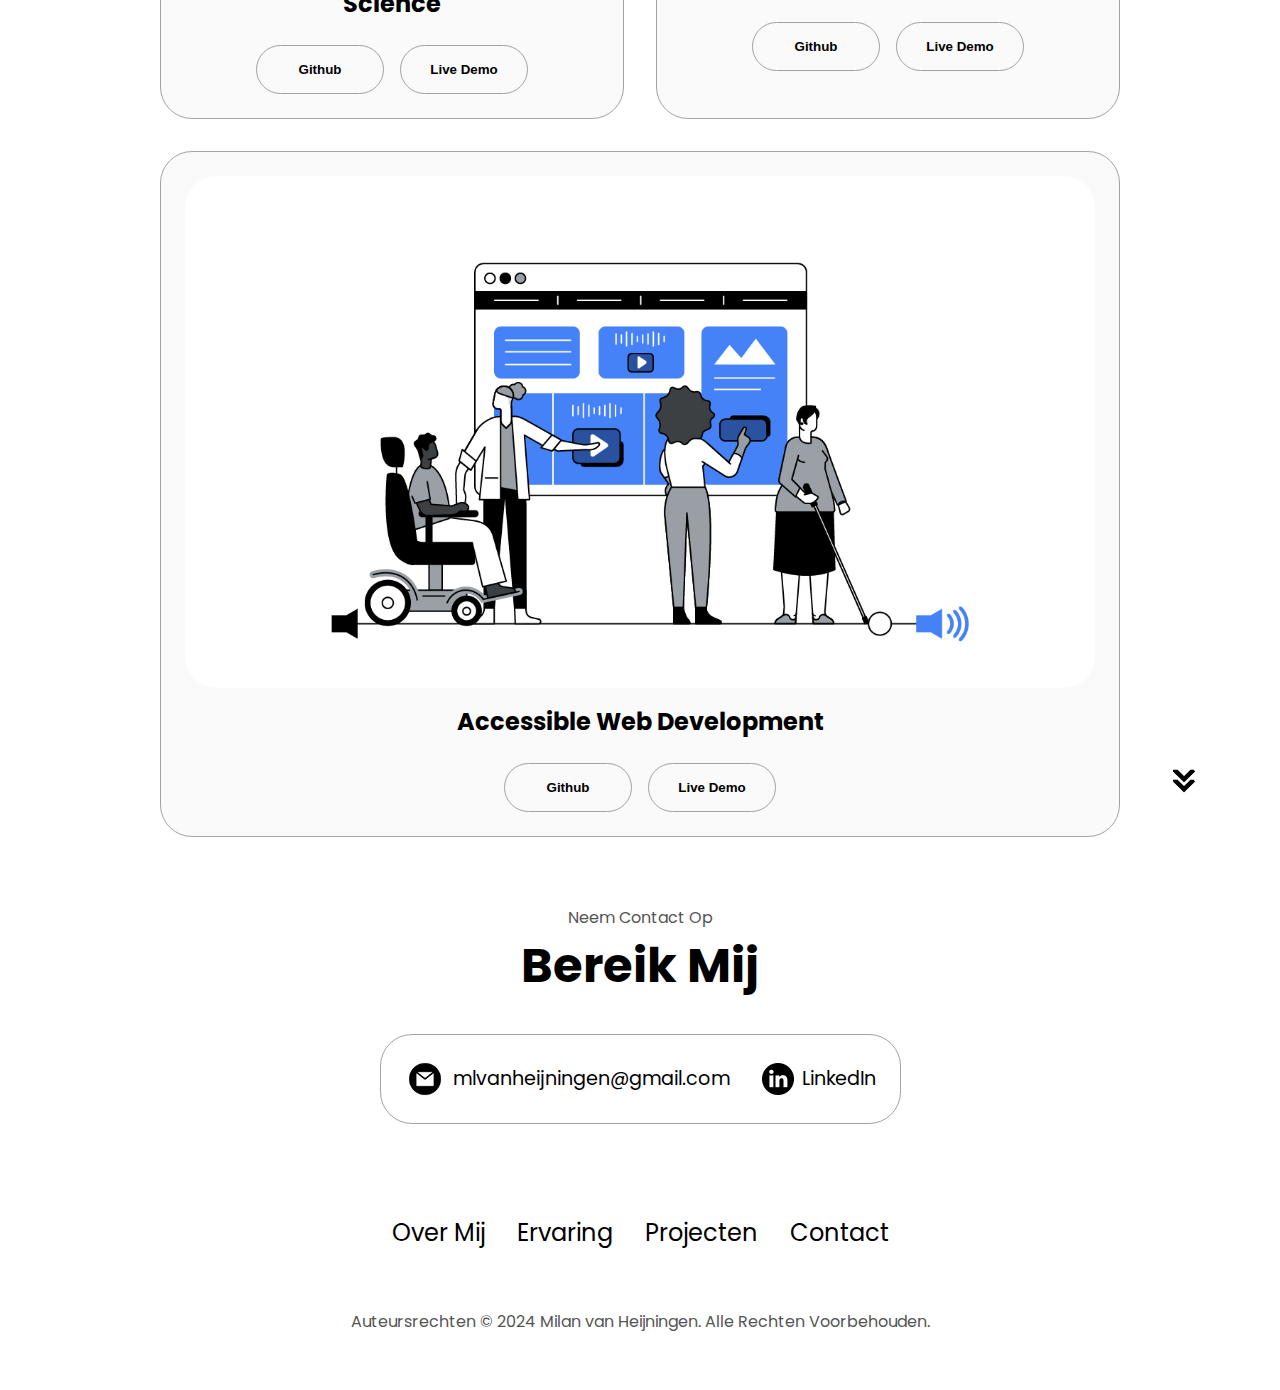
==== commit 4e06593b: "titel web dev project fix" ====
--- a/index.html
+++ b/index.html
@@ -323,7 +323,7 @@
                 class="project-img"
               />
             </div>
-            <h2 class="experience-sub-title project-title">Web Development</h2>
+            <h2 class="experience-sub-title project-title">Accessible Web Development</h2>
             <div class="btn-container">
               <button
                 class="btn btn-color-2 project-btn"
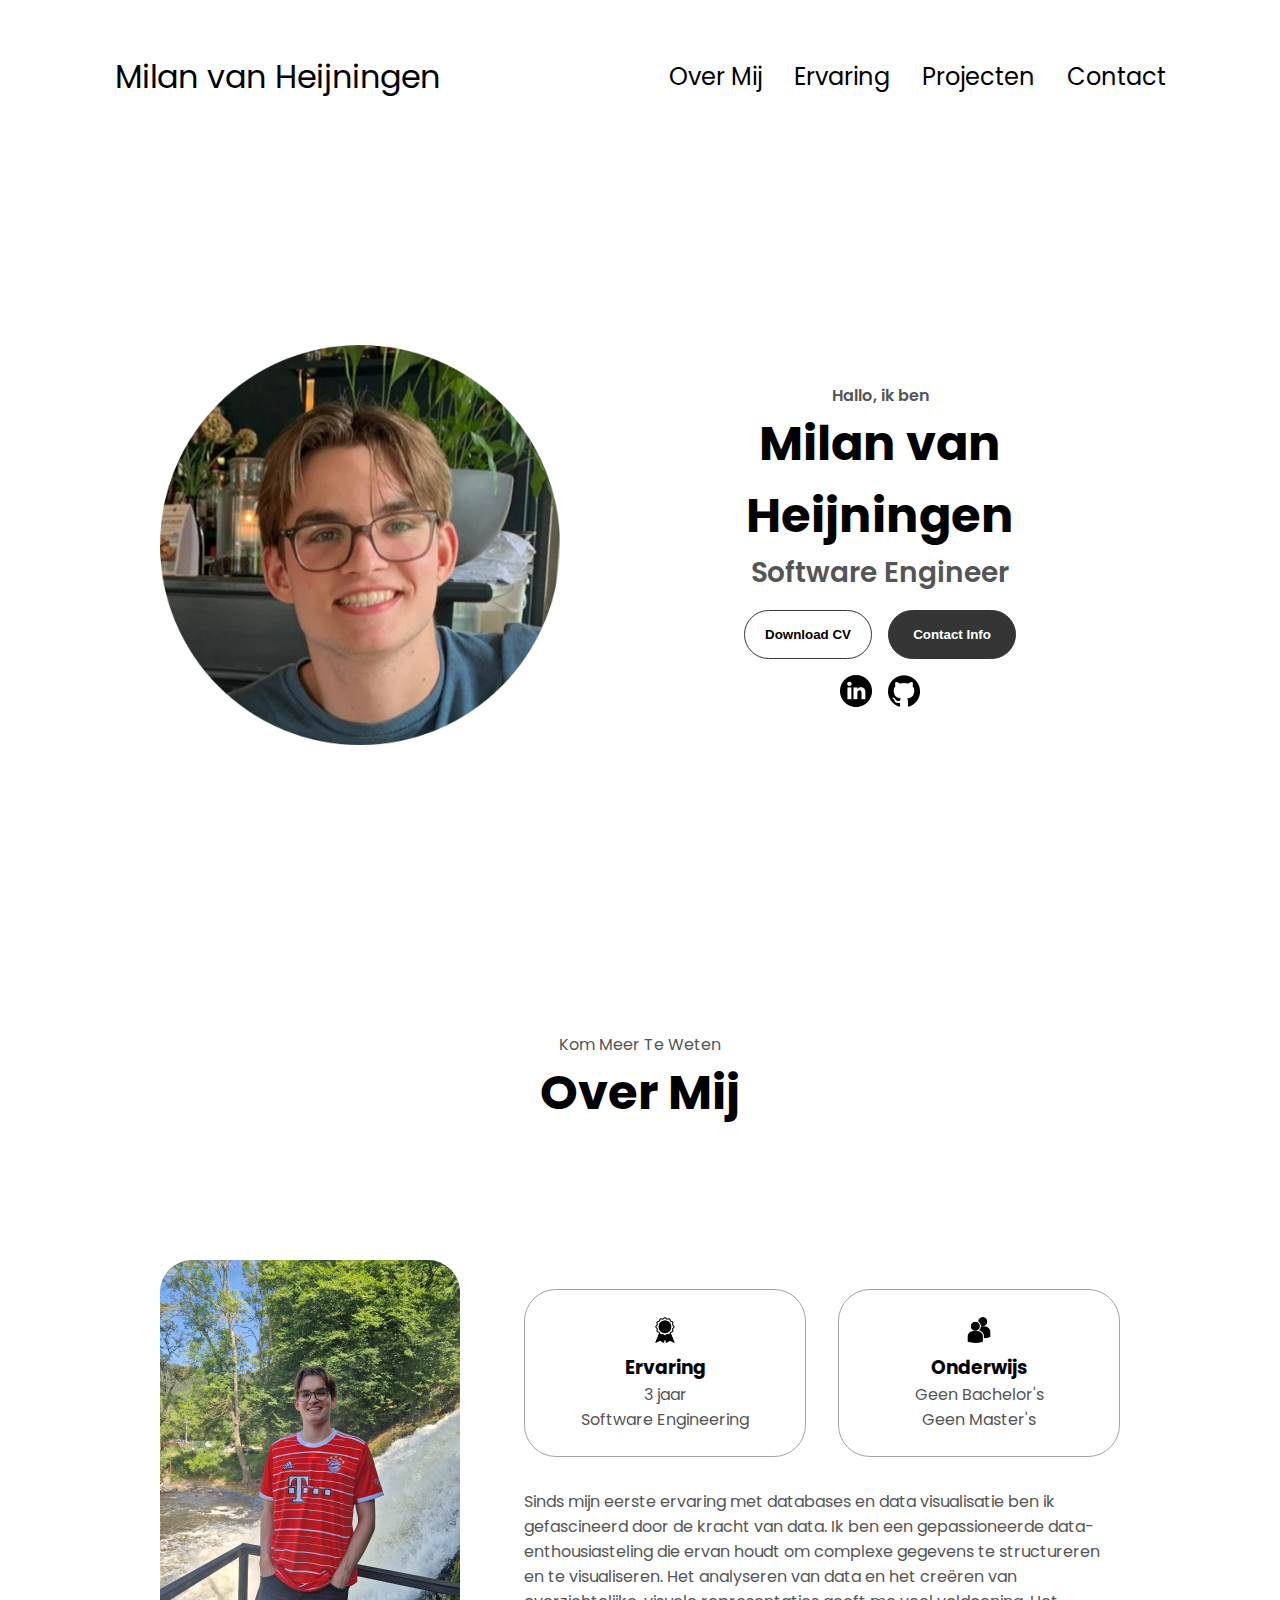
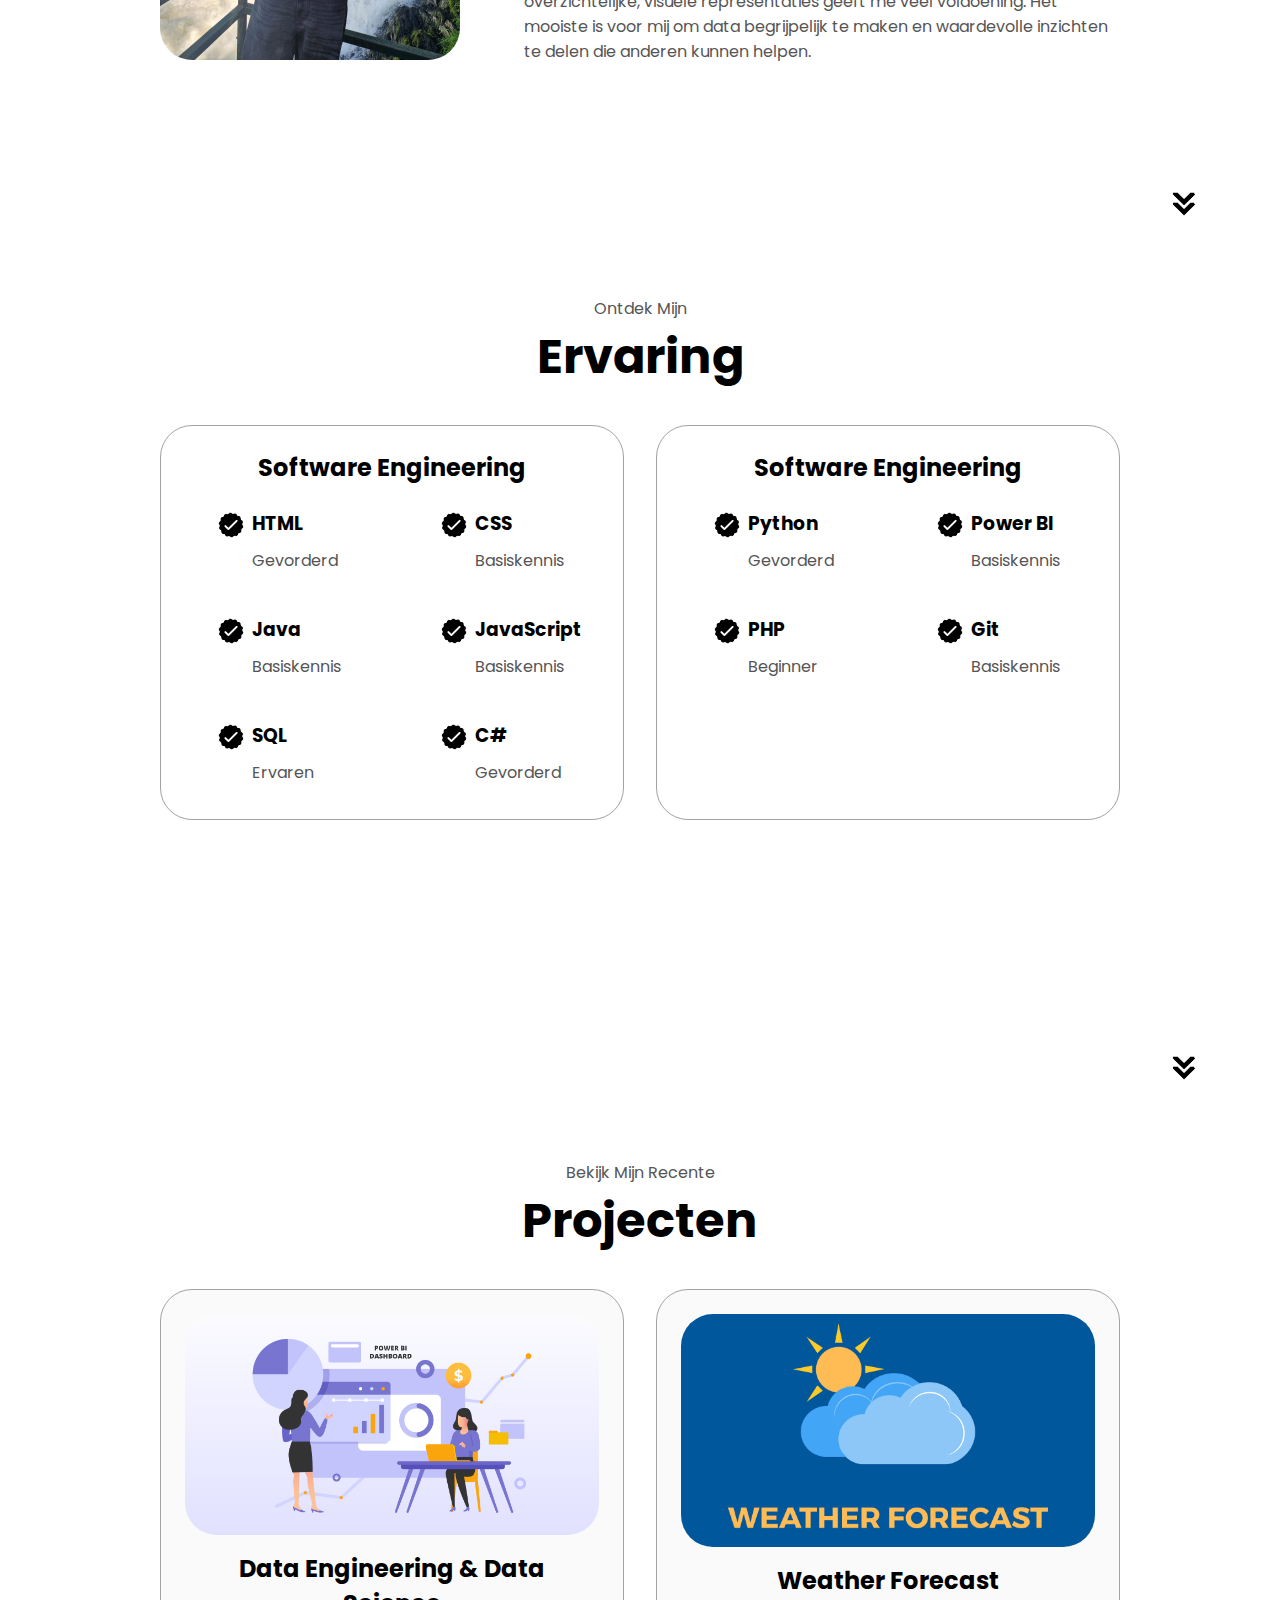
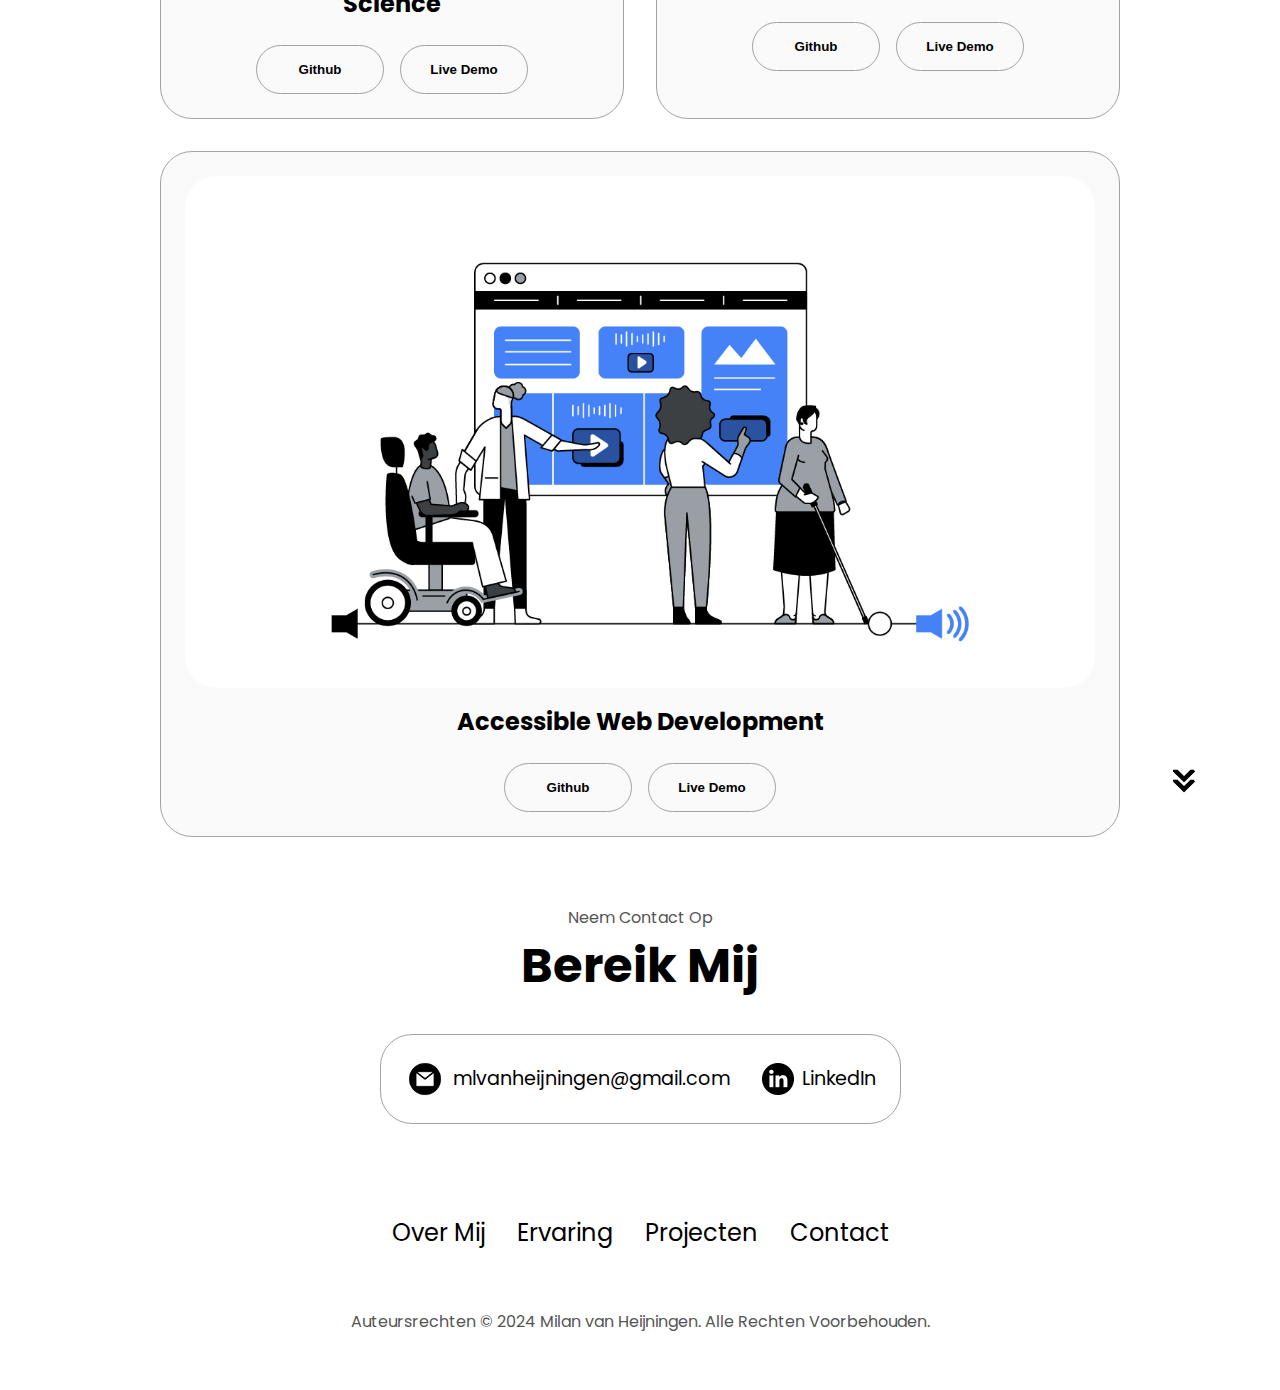
==== commit fde402fc: "nieuwe afbeeldingen weather forecast en titel update" ====
--- a/index.html
+++ b/index.html
@@ -294,12 +294,12 @@
           <div class="details-container color-container">
             <div class="article-container">
               <img
-                src="./assets/weather-forecast.png"
+                src="./assets/weather-forecast1.png"
                 alt="Project 2"
                 class="project-img"
               />
             </div>
-            <h2 class="experience-sub-title project-title">Weervoorspelling</h2>
+            <h2 class="experience-sub-title project-title">Weather Forecast</h2>
             <div class="btn-container">
               <button
                 class="btn btn-color-2 project-btn"
